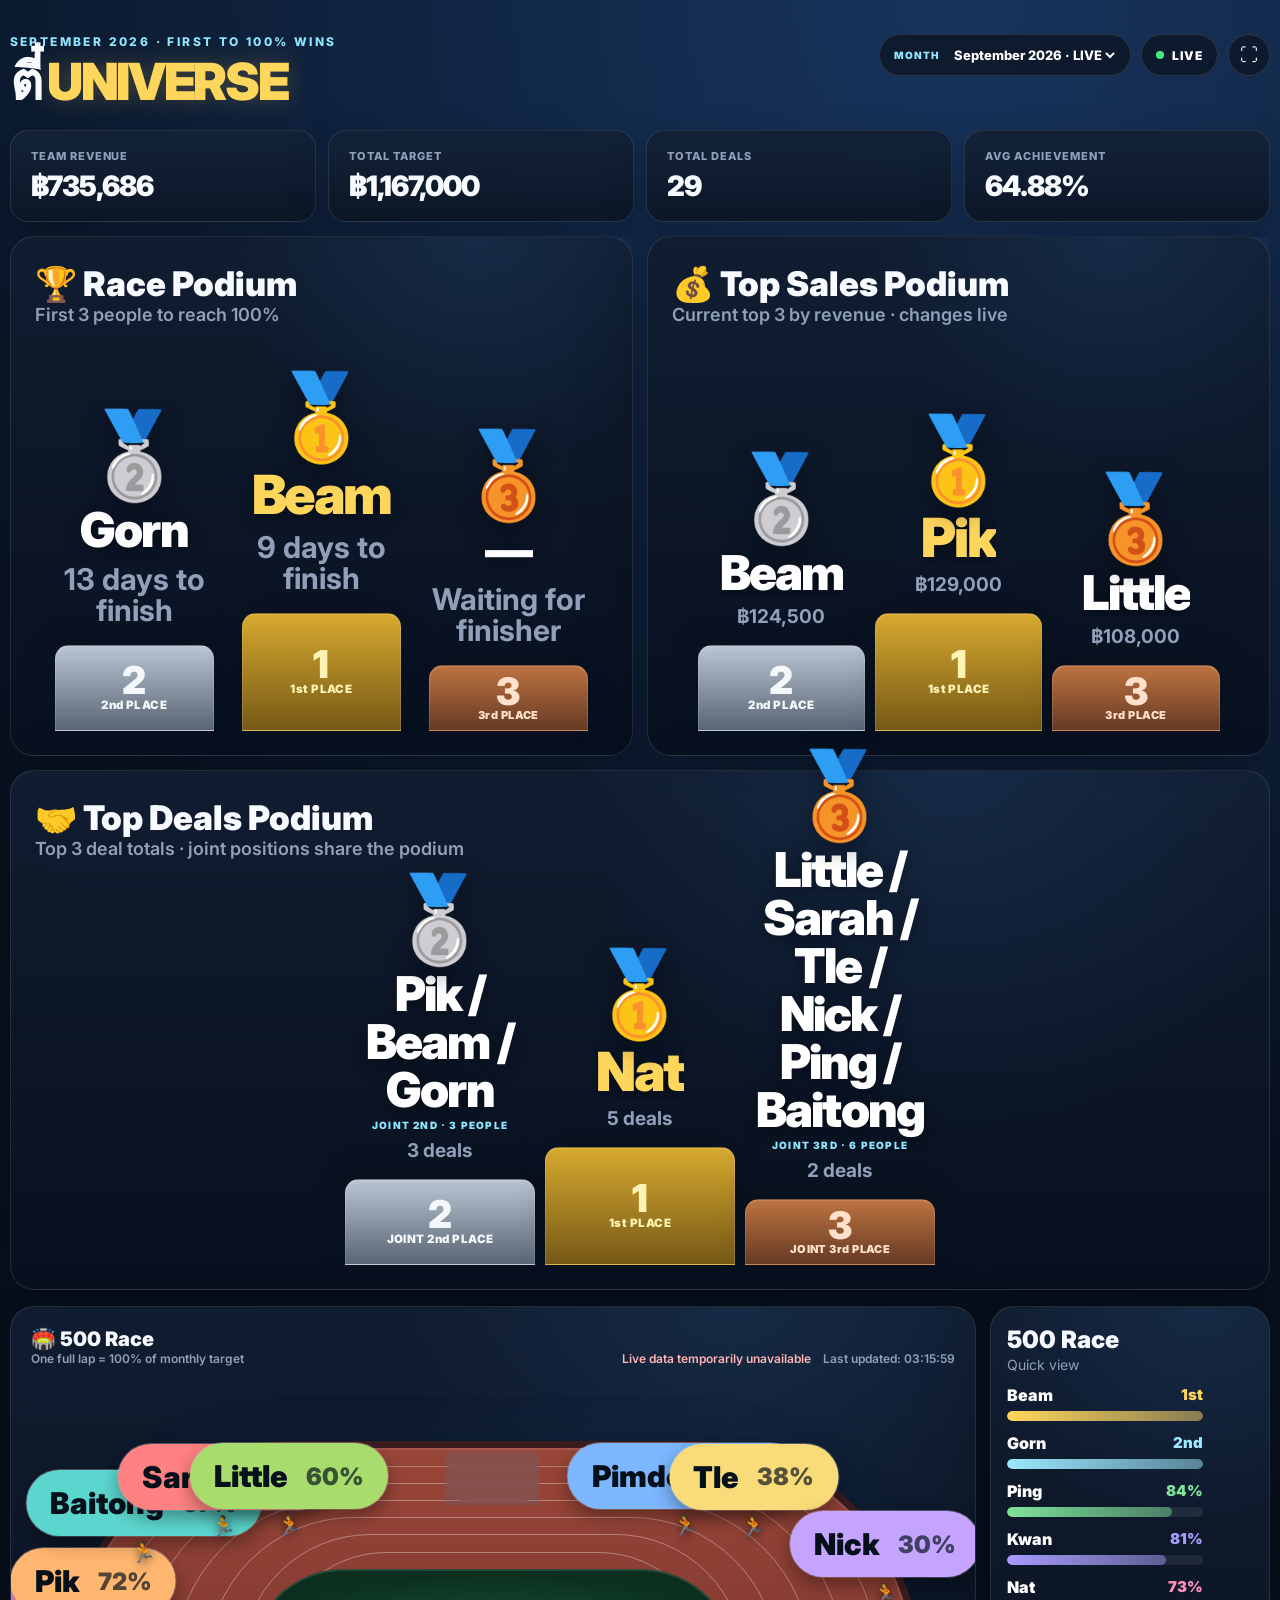
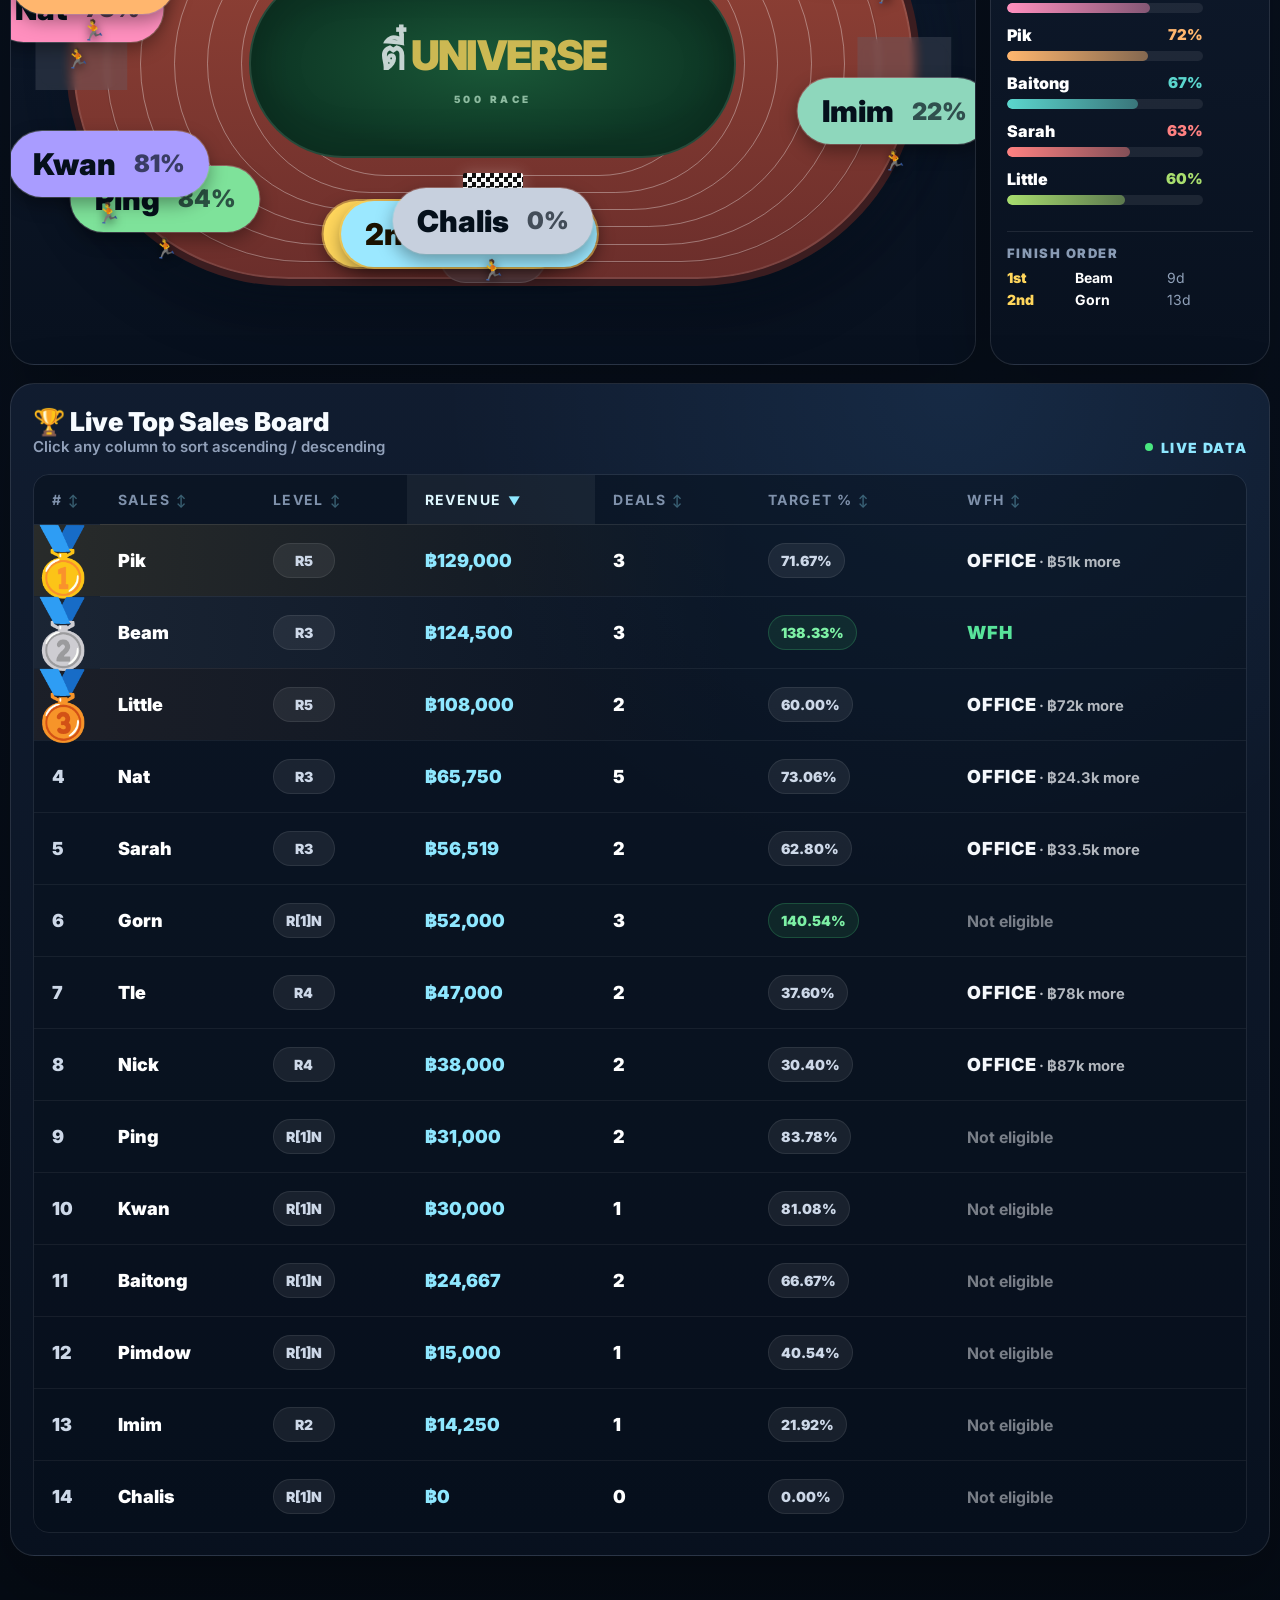
==== index.html @ ee32332b "Add automatic WFH status column" ====
<!doctype html>
<html lang="en">
<head>
  <meta charset="utf-8" />
  <meta name="viewport" content="width=device-width, initial-scale=1" />
  <title>ตี๋ UNIVERSE LEADERBOARD 888</title>
  <link rel="preconnect" href="https://fonts.googleapis.com">
  <link rel="preconnect" href="https://fonts.gstatic.com" crossorigin>
  <link href="https://fonts.googleapis.com/css2?family=Inter:wght@500;600;700;800;900&display=swap" rel="stylesheet">
  <link rel="stylesheet" href="style.css" />
  <style>
    /* Larger, easier-to-read 500 Race quick table */
    .mini-race-title { font-size:24px !important; }
    .mini-race-note { font-size:14px !important; }
    .mini-race-board {
      gap:12px !important;
      max-height:540px;
      overflow-y:auto;
      padding-right:8px;
    }

    /* Keep the 500 Race scrollers usable but visually blended into the panel. */
    .mini-race-card #miniRaceBoard {
      padding-right:40px !important;
      margin-right:10px !important;
      scrollbar-width:none !important;
      -ms-overflow-style:none;
    }
    .mini-race-card #miniRaceBoard::-webkit-scrollbar {
      width:0 !important;
      height:0 !important;
      background:transparent !important;
    }
    .mini-race-card #miniRaceBoard::-webkit-scrollbar-track,
    .mini-race-card #miniRaceBoard::-webkit-scrollbar-thumb {
      background:transparent !important;
      border:0 !important;
    }

    .mini-runner-top { margin-bottom:6px !important; }
    .mini-name { font-size:16px !important; }
    .mini-result { font-size:15px !important; }
    .mini-track { height:10px !important; }
    .finish-history-title { font-size:13px !important; }
    .finish-history-row {
      grid-template-columns:60px 1fr 44px !important;
      gap:8px !important;
      font-size:14px !important;
    }
    .finish-history {
      max-height:190px;
      overflow-y:auto;
      padding-right:34px !important;
      margin-right:8px;
      scrollbar-width:none !important;
      -ms-overflow-style:none !important;
    }
    .finish-history::-webkit-scrollbar {
      width:0 !important;
      height:0 !important;
      background:transparent !important;
    }
    .finish-history::-webkit-scrollbar-track,
    .finish-history::-webkit-scrollbar-thumb {
      background:transparent !important;
      border:0 !important;
    }

    /* Larger Live Top Sales Board */
    .sales-title { font-size:26px !important; }
    .sales-note { font-size:15px !important; }
    .sales-live { font-size:14px !important; }
    .sales-table th {
      padding:16px 18px !important;
      font-size:14px !important;
      cursor:pointer;
      user-select:none;
      transition:background .15s ease,color .15s ease;
      white-space:nowrap;
    }
    .sales-table th:hover,
    .sales-table th.sort-active {
      background:rgba(255,255,255,.055);
      color:#dff8ff;
    }
    .sales-table th .sort-arrow {
      display:inline-block;
      min-width:14px;
      margin-left:6px;
      color:#8ee7ff;
      font-size:.85em;
      opacity:.35;
    }
    .sales-table th.sort-active .sort-arrow { opacity:1; }
    .sales-table td {
      padding:18px 18px !important;
      font-size:18px !important;
    }
    .sales-rank { font-size:22px !important; }

    /* WFH eligibility is intentionally simple: green WFH, white OFFICE + gap to target. */
    .wfh-cell { white-space:nowrap; }
    .wfh-earned {
      color:#58e49a;
      font-weight:900;
      letter-spacing:.04em;
    }
    .wfh-office {
      color:#f4f7fb;
      font-weight:900;
      letter-spacing:.04em;
    }
    .wfh-more {
      color:rgba(244,247,251,.72);
      font-size:.82em;
      font-weight:700;
    }
    .wfh-na {
      color:rgba(244,247,251,.48);
      font-size:.88em;
      font-weight:700;
    }

    /* Make top-3 medals visually ~3x larger without changing row height. */
    .sales-row.top-1 .sales-rank,
    .sales-row.top-2 .sales-rank,
    .sales-row.top-3 .sales-rank {
      font-size:22px !important;
      line-height:1 !important;
      width:62px !important;
      min-width:62px !important;
      padding-top:18px !important;
      padding-bottom:18px !important;
      transform:scale(3);
      transform-origin:center;
      position:relative;
      z-index:3;
    }
    .sales-name { font-size:18px !important; }
    .sales-revenue { font-size:19px !important; }
    .sales-deals { font-size:18px !important; }
    .level-pill,.target-pill {
      min-width:62px !important;
      padding:8px 12px !important;
      font-size:14px !important;
    }

    /* Race Podium: much larger winner text and medal emojis. */
    .podium-card {
      overflow:visible !important;
      padding-top:26px !important;
    }
    .podium-card .section-title { font-size:34px !important; }
    .podium-card .section-note { font-size:18px !important; }
    .podium {
      height:430px !important;
      gap:28px !important;
      padding-top:70px !important;
      overflow:visible !important;
    }
    .podium-slot {
      position:relative;
      overflow:visible;
    }
    .podium-person {
      min-height:220px !important;
      margin-bottom:18px !important;
      position:relative;
      z-index:5;
      transform-origin:center bottom;
    }
    .podium-medal {
      font-size:84px !important;
      line-height:1 !important;
      filter:drop-shadow(0 8px 12px rgba(0,0,0,.36));
    }
    .podium-name {
      margin-top:10px !important;
      font-size:48px !important;
      line-height:1 !important;
      letter-spacing:-.04em;
      text-shadow:0 3px 16px rgba(0,0,0,.45);
    }
    .podium-slot.first .podium-name { font-size:54px !important; }
    .podium-days {
      margin-top:10px !important;
      font-size:30px !important;
      line-height:1.05 !important;
    }

    /* Keep place number + label fully inside every podium block. */
    .podium-card .podium-slot .podium-block {
      overflow:hidden !important;
      padding:6px 8px 7px !important;
      gap:2px !important;
      justify-content:center !important;
    }
    .podium-card .podium-slot .podium-block span {
      font-size:clamp(34px,3vw,52px) !important;
      line-height:.9 !important;
      flex:0 0 auto;
    }
    .podium-card .podium-slot .podium-block small {
      margin-top:0 !important;
      font-size:clamp(9px,.9vw,14px) !important;
      max-width:100%;
      white-space:nowrap;
      letter-spacing:.04em !important;
      line-height:1 !important;
      text-align:center;
      flex:0 0 auto;
    }
    .podium-card .podium-slot.third .podium-block span {
      font-size:38px !important;
    }
    .podium-card .podium-slot.third .podium-block small {
      font-size:11px !important;
    }

    /* Winners continuously celebrate without changing the podium layout. */
    .podium-slot.winner .podium-person {
      animation:podiumBounce 1.15s ease-in-out infinite;
    }
    .podium-slot.second.winner .podium-person { animation-delay:.16s; }
    .podium-slot.third.winner .podium-person { animation-delay:.32s; }

    @keyframes podiumBounce {
      0%,100% { transform:translateY(0) scale(1); }
      45% { transform:translateY(-22px) scale(1.035); }
      60% { transform:translateY(-16px) scale(1.02); }
    }

    .podium-slot.winner::before,
    .podium-slot.winner::after {
      position:absolute;
      z-index:4;
      top:28px;
      width:130px;
      text-align:center;
      font-size:32px;
      line-height:1.3;
      pointer-events:none;
      opacity:0;
      filter:drop-shadow(0 4px 8px rgba(0,0,0,.25));
      animation:podiumConfetti 1.7s ease-out infinite;
    }
    .podium-slot.winner::before {
      content:"🎉  ✨  🎊";
      left:-62px;
    }
    .podium-slot.winner::after {
      content:"🎊  ✨  🎉";
      right:-62px;
      animation-delay:.55s;
    }
    .podium-slot.second.winner::before,
    .podium-slot.second.winner::after { animation-delay:.25s; }
    .podium-slot.third.winner::before,
    .podium-slot.third.winner::after { animation-delay:.45s; }

    @keyframes podiumConfetti {
      0% { opacity:0; transform:translateY(18px) scale(.72) rotate(-8deg); }
      18% { opacity:1; }
      60% { opacity:.95; }
      100% { opacity:0; transform:translateY(-72px) scale(1.08) rotate(10deg); }
    }

    @media (max-width:900px) {
      .mini-race-title { font-size:20px !important; }
      .mini-name { font-size:14px !important; }
      .mini-result { font-size:13px !important; }
      .sales-title { font-size:22px !important; }
      .sales-table th { font-size:12px !important; padding:13px 14px !important; }
      .sales-table td { font-size:15px !important; padding:15px 14px !important; }
      .sales-name { font-size:16px !important; }
      .sales-revenue { font-size:17px !important; }
      .sales-deals { font-size:16px !important; }
      .level-pill,.target-pill { font-size:12px !important; padding:6px 9px !important; }
      .sales-row.top-1 .sales-rank,
      .sales-row.top-2 .sales-rank,
      .sales-row.top-3 .sales-rank {
        font-size:18px !important;
        width:54px !important;
        min-width:54px !important;
        transform:scale(2.4);
      }

      .podium { height:310px !important; gap:10px !important; padding-top:44px !important; }
      .podium-person { min-height:150px !important; margin-bottom:10px !important; }
      .podium-medal { font-size:52px !important; }
      .podium-name,
      .podium-slot.first .podium-name { font-size:26px !important; }
      .podium-days { font-size:16px !important; }
      .podium-card .podium-slot .podium-block {
        padding:4px 5px 5px !important;
        gap:1px !important;
      }
      .podium-card .podium-slot .podium-block span {
        font-size:34px !important;
      }
      .podium-card .podium-slot .podium-block small {
        font-size:9px !important;
        letter-spacing:.02em !important;
      }
      .podium-card .podium-slot.third .podium-block span {
        font-size:30px !important;
      }
      .podium-card .podium-slot.third .podium-block small {
        font-size:8px !important;
      }
      .podium-slot.winner::before,
      .podium-slot.winner::after { font-size:20px; width:76px; }
      .podium-slot.winner::before { left:-28px; }
      .podium-slot.winner::after { right:-28px; }
    }
  </style>
</head>
<body>
  <main class="app-shell">
    <header class="topbar">
      <section>
        <div id="monthEyebrow" class="eyebrow">CURRENT MONTH · FIRST TO 100% WINS</div>
        <h1>ตี๋ <span>UNIVERSE</span></h1>
      </section>
      <section class="top-actions">
        <div id="liveStatus" class="status-pill"><span class="live-dot"></span> LIVE</div>
        <button id="fullscreenBtn" class="icon-btn" aria-label="Fullscreen">⛶</button>
      </section>
    </header>

    <section id="kpiGrid" class="kpi-grid"></section>

    <section class="podium-card">
      <div class="section-heading">
        <div>
          <div class="section-title">🏆 Race Podium</div>
          <div class="section-note">First 3 people to reach 100%</div>
        </div>
      </div>
      <div id="podium" class="podium"></div>
    </section>

    <section class="race-layout">
      <section class="stadium-card">
        <div class="race-head">
          <div>
            <div class="race-title">🏟️ 500 Race</div>
            <div class="race-note">One full lap = 100% of monthly target</div>
          </div>
          <div class="updated-wrap">
            <span id="warning" class="warning hidden">Live data temporarily unavailable</span>
            <span id="lastUpdated">Last updated: —</span>
          </div>
        </div>

        <div class="stadium-stage">
          <div class="stadium-glow"></div>
          <div class="oval-track">
            <div class="lane lane-1"></div>
            <div class="lane lane-2"></div>
            <div class="lane lane-3"></div>
            <div class="lane lane-4"></div>
            <div class="lane lane-5"></div>
            <div class="infield">
              <div class="infield-logo">ตี๋ <span>UNIVERSE</span></div>
              <div class="infield-sub">500 RACE</div>
            </div>
            <div class="finish-line" aria-hidden="true"></div>
            <div class="checkpoint checkpoint-25">25%</div>
            <div class="checkpoint checkpoint-50">50%</div>
            <div class="checkpoint checkpoint-75">75%</div>
            <div class="checkpoint checkpoint-100">100%</div>
            <div id="stadiumRunners" class="stadium-runners"></div>
          </div>
        </div>
      </section>

      <aside class="mini-race-card">
        <div class="mini-race-head">
          <div>
            <div class="mini-race-title">500 Race</div>
            <div class="mini-race-note">Quick view</div>
          </div>
          <div class="mini-live"><span class="live-dot"></span></div>
        </div>
        <div id="miniRaceBoard" class="mini-race-board"></div>
        <div class="finish-history-wrap">
          <div class="finish-history-title">Finish Order</div>
          <div id="finishHistory" class="finish-history"></div>
        </div>
      </aside>
    </section>

    <section class="sales-card">
      <div class="sales-head">
        <div>
          <div class="sales-title">🏆 Live Top Sales Board</div>
          <div class="sales-note">Click any column to sort ascending / descending</div>
        </div>
        <div class="sales-live"><span class="live-dot"></span> LIVE DATA</div>
      </div>

      <div class="sales-table-wrap">
        <table class="sales-table">
          <thead>
            <tr>
              <th>#</th>
              <th>Sales</th>
              <th>Level</th>
              <th>Revenue</th>
              <th>Deals</th>
              <th>Target %</th>
              <th>WFH</th>
            </tr>
          </thead>
          <tbody id="salesBoard"></tbody>
        </table>
      </div>
    </section>
  </main>

  <div id="confettiLayer" class="confetti-layer" aria-hidden="true"></div>
  <script src="script.js"></script>
  <script>
    /* Mark only filled podium slots as winners so empty places don't celebrate. */
    const podiumNode = document.querySelector('#podium');
    const syncPodiumWinnerEffects = () => {
      document.querySelectorAll('.podium-slot').forEach(slot => {
        const name = slot.querySelector('.podium-name')?.textContent?.trim();
        slot.classList.toggle('winner', Boolean(name && name !== '—'));
      });
    };
    if (podiumNode) {
      new MutationObserver(syncPodiumWinnerEffects).observe(podiumNode,{childList:true,subtree:true,characterData:true});
      syncPodiumWinnerEffects();
    }

    /* Automatic 4-stage WFH status for the Live Top Sales Board. */
    (() => {
      const board=document.querySelector('#salesBoard');
      if(!board) return;

      const monthlyTargetByLevel={R3:90000,R4:125000,R5:180000};
      const monthMap={Jan:0,Feb:1,Mar:2,Apr:3,May:4,Jun:5,Jul:6,Aug:7,Sep:8,Oct:9,Nov:10,Dec:11};

      const bangkokNow=() => {
        const parts=new Intl.DateTimeFormat('en-CA',{timeZone:'Asia/Bangkok',year:'numeric',month:'2-digit',day:'2-digit'}).formatToParts(new Date());
        const get=t=>Number(parts.find(p=>p.type===t)?.value||0);
        return {year:get('year'),month:get('month')-1,day:get('day')};
      };

      const selectedMonth=() => {
        const tab=(typeof state!=='undefined' && (state.selectedMonth || state.lastGood?.sourceTab || state.currentMonthTab)) || '';
        const match=String(tab).match(/^TP([A-Z][a-z]{2})(\d{4})$/);
        if(match && Object.prototype.hasOwnProperty.call(monthMap,match[1])) return {year:Number(match[2]),month:monthMap[match[1]]};
        const now=bangkokNow();
        return {year:now.year,month:now.month};
      };

      const stageForMonth=() => {
        const now=bangkokNow();
        const selected=selectedMonth();
        const selectedKey=selected.year*12+selected.month;
        const nowKey=now.year*12+now.month;
        if(selectedKey<nowKey) return 4;
        if(selectedKey>nowKey) return 1;

        const first=new Date(Date.UTC(selected.year,selected.month,1));
        const firstDow=first.getUTCDay();
        let week1Start=1;
        if(firstDow===6) week1Start=3;
        else if(firstDow===0) week1Start=2;
        const startDow=new Date(Date.UTC(selected.year,selected.month,week1Start)).getUTCDay();
        const week1End=week1Start+(5-startDow);
        const week2Start=week1End+3;
        const week3Start=week2Start+7;
        const week4Start=week3Start+7;

        if(now.day<week2Start) return 1;
        if(now.day<week3Start) return 2;
        if(now.day<week4Start) return 3;
        return 4;
      };

      const moneyFromCell=cell => Number((cell?.textContent||'').replace(/[^0-9.-]/g,''))||0;
      const formatGap=value => {
        const n=Math.max(0,Math.ceil(value));
        if(n>=1000){
          const k=n/1000;
          return `฿${Number.isInteger(k)?k.toFixed(0):k.toFixed(1)}k`;
        }
        return `฿${new Intl.NumberFormat('en-US',{maximumFractionDigits:0}).format(n)}`;
      };

      const syncWFH=() => {
        const stage=stageForMonth();
        const factor=[0,.25,.5,.75,1][stage];
        [...board.querySelectorAll('tr')].forEach(row => {
          if(row.cells.length<6) return;
          let cell=row.cells[6];
          if(!cell){
            cell=row.insertCell(-1);
            cell.className='wfh-cell';
          }
          const level=(row.cells[2]?.textContent||'').trim().toUpperCase().replace(/\s+/g,'');
          const revenue=moneyFromCell(row.cells[3]);
          const monthlyTarget=monthlyTargetByLevel[level];

          if(!monthlyTarget){
            cell.dataset.sort='0';
            cell.innerHTML='<span class="wfh-na">Not eligible</span>';
            return;
          }

          const required=monthlyTarget*factor;
          const more=Math.max(0,required-revenue);
          if(more<=0){
            cell.dataset.sort='3000000000';
            cell.innerHTML='<span class="wfh-earned">WFH</span>';
          } else {
            cell.dataset.sort=String(2000000000-more);
            cell.innerHTML=`<span class="wfh-office">OFFICE</span><span class="wfh-more"> · ${formatGap(more)} more</span>`;
          }
        });
      };

      let syncing=false;
      new MutationObserver(() => {
        if(syncing) return;
        syncing=true;
        requestAnimationFrame(() => { syncWFH(); syncing=false; });
      }).observe(board,{childList:true});
      syncWFH();
      setInterval(syncWFH,60000);
    })();

    /* Click any Live Top Sales Board header to toggle ascending / descending. */
    (() => {
      const board = document.querySelector('#salesBoard');
      const headers = [...document.querySelectorAll('.sales-table thead th')];
      if (!board || !headers.length) return;

      const sortState = { column:3, direction:'desc' };
      const rankFromCell = cell => {
        const t=(cell?.textContent || '').trim();
        if(t.includes('🥇')) return 1;
        if(t.includes('🥈')) return 2;
        if(t.includes('🥉')) return 3;
        return Number(t.replace(/[^0-9.-]/g,'')) || 0;
      };
      const numericFromCell = cell => Number((cell?.textContent || '').replace(/[^0-9.-]/g,'')) || 0;
      const valueFor = (row,col) => {
        const cell=row.cells[col];
        if(col===0) return rankFromCell(cell);
        if(col===3 || col===4 || col===5) return numericFromCell(cell);
        if(col===6) return Number(cell?.dataset.sort || 0);
        return (cell?.textContent || '').trim().toLowerCase();
      };
      const compare = (a,b,col) => {
        const av=valueFor(a,col), bv=valueFor(b,col);
        if(typeof av==='number' && typeof bv==='number') return av-bv;
        return String(av).localeCompare(String(bv),undefined,{numeric:true,sensitivity:'base'});
      };
      const updateHeaders = () => {
        headers.forEach((th,i) => {
          let arrow=th.querySelector('.sort-arrow');
          if(!arrow){ arrow=document.createElement('span'); arrow.className='sort-arrow'; th.appendChild(arrow); }
          const active=i===sortState.column;
          th.classList.toggle('sort-active',active);
          th.setAttribute('aria-sort',active ? (sortState.direction==='asc'?'ascending':'descending') : 'none');
          arrow.textContent=active ? (sortState.direction==='asc'?'▲':'▼') : '↕';
        });
      };
      const applySort = () => {
        const rows=[...board.querySelectorAll('tr')];
        rows.sort((a,b) => {
          const result=compare(a,b,sortState.column);
          if(result!==0) return sortState.direction==='asc' ? result : -result;
          return String(valueFor(a,1)).localeCompare(String(valueFor(b,1)),undefined,{sensitivity:'base'});
        });
        rows.forEach(row=>board.appendChild(row));
        updateHeaders();
      };

      headers.forEach((th,index) => th.addEventListener('click',() => {
        if(sortState.column===index) sortState.direction=sortState.direction==='asc'?'desc':'asc';
        else {
          sortState.column=index;
          sortState.direction=(index===0 || index===3 || index===4 || index===5 || index===6)?'desc':'asc';
        }
        applySort();
      }));

      let sorting=false;
      new MutationObserver(() => {
        if(sorting) return;
        sorting=true;
        requestAnimationFrame(() => { applySort(); sorting=false; });
      }).observe(board,{childList:true});
      updateHeaders();
    })();
  </script>
</body>
</html>
---- style.css ----
:root {
  --bg: #08111f;
  --panel: #111d31;
  --panel-2: #0d1727;
  --line: rgba(255,255,255,.10);
  --muted: #91a0b9;
  --text: #f7fbff;
  --gold: #f5c453;
  --green: #43d17a;
}
* { box-sizing: border-box; }
html, body { margin:0; min-height:100%; background:radial-gradient(circle at 75% 0%, #17345d 0, #08111f 38%, #050b14 100%); color:var(--text); font-family:Inter,system-ui,sans-serif; }
body { min-height:100vh; overflow-x:hidden; }
body::before { content:""; position:fixed; inset:0; pointer-events:none; opacity:.15; background-image:linear-gradient(rgba(255,255,255,.03) 1px,transparent 1px),linear-gradient(90deg,rgba(255,255,255,.03) 1px,transparent 1px); background-size:36px 36px; mask-image:linear-gradient(to bottom,#000,transparent 85%); }
.app-shell { width:min(1900px,98.5vw); margin:0 auto; padding:34px 0 44px; }
.topbar { display:flex; align-items:flex-start; justify-content:space-between; gap:20px; margin-bottom:24px; }
.eyebrow { color:#8ee7ff; font-size:12px; font-weight:800; letter-spacing:.2em; margin-bottom:8px; }
h1 { margin:0; font-size:clamp(32px,4vw,64px); letter-spacing:-.045em; line-height:.95; font-weight:900; }
h1 span { color:#ffd65c; text-shadow:0 0 26px rgba(255,214,92,.24); }
.top-actions { display:flex; align-items:center; gap:10px; }
.status-pill,.icon-btn { background:rgba(13,23,39,.86); border:1px solid rgba(255,255,255,.12); color:#fff; border-radius:999px; height:42px; display:flex; align-items:center; justify-content:center; backdrop-filter:blur(8px); }
.status-pill { padding:0 14px; gap:8px; font-size:12px; font-weight:900; letter-spacing:.08em; }
.live-dot { width:8px; height:8px; border-radius:50%; background:#49e780; box-shadow:0 0 0 0 rgba(73,231,128,.5); animation:pulse 1.6s infinite; }
@keyframes pulse { 70% { box-shadow:0 0 0 9px rgba(73,231,128,0); } }
.icon-btn { width:42px; cursor:pointer; font-size:18px; }

.kpi-grid { display:grid; grid-template-columns:repeat(4,minmax(0,1fr)); gap:12px; margin-bottom:14px; }
.kpi { background:linear-gradient(180deg,rgba(20,34,56,.96),rgba(13,23,39,.96)); border:1px solid rgba(255,255,255,.10); border-radius:18px; padding:18px 20px; box-shadow:0 18px 44px rgba(0,0,0,.18); }
.kpi-label { color:var(--muted); text-transform:uppercase; letter-spacing:.09em; font-size:11px; font-weight:800; }
.kpi-value { margin-top:6px; font-size:clamp(22px,2.2vw,36px); font-weight:900; letter-spacing:-.04em; }

.podium-card,.stadium-card,.mini-race-card,.sales-card { position:relative; background:linear-gradient(180deg,rgba(17,29,49,.97),rgba(8,17,31,.98)); border:1px solid rgba(255,255,255,.11); border-radius:24px; box-shadow:0 26px 70px rgba(0,0,0,.28); overflow:hidden; }
.podium-card::before,.stadium-card::before,.mini-race-card::before,.sales-card::before { content:""; position:absolute; inset:0; pointer-events:none; background:radial-gradient(circle at 75% 0,rgba(73,164,255,.10),transparent 34%); }
.section-heading,.race-head,.sales-head { display:flex; justify-content:space-between; gap:16px; align-items:flex-end; position:relative; z-index:2; }
.section-title,.race-title,.sales-title { font-size:20px; font-weight:900; }
.section-note,.race-note,.sales-note,.updated-wrap { color:var(--muted); font-size:12px; font-weight:600; }
.warning { color:#ffb4b4; }
.hidden { display:none; }

.podium-card { padding:20px 24px 0; margin-bottom:16px; }
.podium { height:220px; display:flex; align-items:flex-end; justify-content:center; gap:18px; position:relative; z-index:2; padding:8px 20px 0; }
.podium-slot { width:min(210px,27vw); display:flex; flex-direction:column; justify-content:flex-end; align-items:center; }
.podium-person { text-align:center; margin-bottom:9px; min-height:74px; display:flex; flex-direction:column; align-items:center; justify-content:flex-end; }
.podium-medal { font-size:28px; line-height:1; }
.podium-name { margin-top:5px; font-weight:900; font-size:17px; color:#fff; }
.podium-days { margin-top:3px; color:#91a0b9; font-size:11px; font-weight:700; }
.podium-block { width:100%; border-radius:14px 14px 0 0; display:flex; flex-direction:column; justify-content:center; align-items:center; border:1px solid rgba(255,255,255,.14); box-shadow:inset 0 1px 0 rgba(255,255,255,.13),0 -12px 30px rgba(0,0,0,.15); }
.podium-block span { font-size:36px; font-weight:900; line-height:1; }
.podium-block small { margin-top:4px; font-size:9px; font-weight:900; letter-spacing:.12em; }
.podium-slot.first .podium-block { height:118px; background:linear-gradient(180deg,#d7a92f,#765916); color:#fff2b5; }
.podium-slot.second .podium-block { height:86px; background:linear-gradient(180deg,#b9c5d3,#596574); color:#f5f8fb; }
.podium-slot.third .podium-block { height:66px; background:linear-gradient(180deg,#bd7341,#663a24); color:#ffe0ca; }
.podium-slot.first .podium-name { color:#ffd65c; font-size:20px; }

.race-layout { display:grid; grid-template-columns:minmax(0,3.1fr) minmax(250px,.9fr); gap:14px; align-items:stretch; }
.stadium-card { padding:20px 20px 24px; min-width:0; }
.race-head { margin-bottom:14px; }
.updated-wrap { display:flex; align-items:center; gap:12px; }
.stadium-stage { position:relative; min-height:560px; display:flex; align-items:center; justify-content:center; padding:10px 8px 2px; }
.stadium-glow { position:absolute; inset:4% 3%; border-radius:999px; background:radial-gradient(ellipse at center,rgba(65,153,255,.12),transparent 64%); filter:blur(8px); }

/* Standard athletics-track silhouette: long straights + semicircular ends. */
.oval-track { width:94%; aspect-ratio:1.92/1; position:relative; border-radius:999px; background:linear-gradient(180deg,#9a4638,#6b2e2b); border:7px solid #3b1d20; box-shadow:0 20px 60px rgba(0,0,0,.42),inset 0 0 0 2px rgba(255,255,255,.10),0 0 55px rgba(49,141,255,.08); overflow:visible; }
.oval-track::before { content:""; position:absolute; inset:4%; border-radius:999px; border:1px solid rgba(255,255,255,.32); box-shadow:0 0 0 1px rgba(0,0,0,.08); }
.lane { position:absolute; border-radius:999px; border:1px solid rgba(255,255,255,.35); pointer-events:none; }
.lane-1 { inset:8%; }
.lane-2 { inset:12%; }
.lane-3 { inset:16%; }
.lane-4 { inset:20%; }
.lane-5 { inset:24%; }
.infield { position:absolute; inset:28% 21%; border-radius:999px; background:radial-gradient(ellipse at center,#1a5938,#0d3524 70%); border:2px solid rgba(255,255,255,.10); box-shadow:inset 0 0 45px rgba(0,0,0,.25); display:flex; flex-direction:column; align-items:center; justify-content:center; text-align:center; }
.infield-logo { font-size:clamp(23px,3.2vw,50px); font-weight:900; letter-spacing:-.04em; opacity:.78; }
.infield-logo span { color:#ffd65c; }
.infield-sub { margin-top:5px; font-size:10px; letter-spacing:.35em; font-weight:900; color:#8dbba0; }
.finish-line { position:absolute; left:50%; bottom:6.5%; width:15px; height:18%; transform:translateX(-50%); border-radius:2px; background:conic-gradient(#fff 25%,#111 0 50%,#fff 0 75%,#111 0) 0 0 / 9px 9px; box-shadow:0 0 15px rgba(255,255,255,.22); z-index:4; }
.checkpoint { position:absolute; z-index:3; font-size:10px; font-weight:900; color:#b9c9df; background:#07101dce; border:1px solid rgba(255,255,255,.12); padding:4px 7px; border-radius:999px; }
.checkpoint-25 { left:1%; top:50%; transform:translate(-50%,-50%); }
.checkpoint-50 { left:50%; top:7%; transform:translate(-50%,-50%); }
.checkpoint-75 { right:1%; top:50%; transform:translate(50%,-50%); }
.checkpoint-100 { left:50%; bottom:5%; transform:translate(-50%,50%); color:#ffd65c; }
.stadium-runners { position:absolute; inset:0; z-index:8; pointer-events:none; }
.stadium-runner { position:absolute; transform:translate(calc(-50% + var(--offset)), -50%); display:flex; align-items:center; gap:5px; transition:left 1s cubic-bezier(.18,.8,.22,1),top 1s cubic-bezier(.18,.8,.22,1); }
.stadium-runner-icon { font-size:20px; filter:drop-shadow(0 3px 5px rgba(0,0,0,.65)); }
.stadium-nameplate { display:flex; align-items:center; gap:18px; background:var(--runner); color:#05101b; border-radius:999px; padding:15px 24px; box-shadow:0 7px 18px rgba(0,0,0,.36),0 0 0 1px rgba(255,255,255,.28); white-space:nowrap; }
.stadium-nameplate strong { font-size:30px; font-weight:900; }
.stadium-nameplate span { font-size:24px; font-weight:900; opacity:.68; }
.stadium-runner.finished .stadium-nameplate { color:#1a1200; box-shadow:0 0 0 2px rgba(255,214,92,.55),0 7px 18px rgba(0,0,0,.42); }
.stadium-runner.finished .stadium-runner-icon { display:none; }

.mini-race-card { padding:18px 16px; min-width:0; }
.mini-race-head { display:flex; align-items:flex-start; justify-content:space-between; position:relative; z-index:2; margin-bottom:12px; }
.mini-race-title { font-weight:900; font-size:17px; }
.mini-race-note { margin-top:2px; font-size:10px; color:var(--muted); }
.mini-live { padding-top:3px; }
.mini-race-board { position:relative; z-index:2; display:flex; flex-direction:column; gap:8px; }
.mini-runner-top { display:flex; align-items:center; justify-content:space-between; gap:8px; margin-bottom:3px; }
.mini-name { color:#fff; font-size:10px; font-weight:900; overflow:hidden; white-space:nowrap; text-overflow:ellipsis; }
.mini-result { color:var(--runner); font-size:9px; font-weight:900; }
.mini-track { height:6px; border-radius:999px; background:rgba(255,255,255,.08); overflow:hidden; }
.mini-progress { height:100%; border-radius:inherit; background:linear-gradient(90deg,var(--runner),color-mix(in srgb,var(--runner) 45%,transparent)); }
.finish-history-wrap { position:relative; z-index:2; margin-top:16px; padding-top:13px; border-top:1px solid rgba(255,255,255,.09); }
.finish-history-title { color:#899bb4; font-size:9px; font-weight:900; text-transform:uppercase; letter-spacing:.12em; margin-bottom:8px; }
.finish-history { display:flex; flex-direction:column; gap:5px; }
.finish-history-row { display:grid; grid-template-columns:42px 1fr 32px; gap:6px; align-items:center; font-size:9px; color:#8fa0b8; }
.finish-history-row strong { color:#fff; overflow:hidden; white-space:nowrap; text-overflow:ellipsis; }
.finish-place { color:#ffd65c; font-weight:900; }
.finish-empty { color:#71839c; font-size:9px; }

.sales-card { margin-top:18px; padding:22px; }
.sales-head { margin-bottom:18px; }
.sales-live { display:flex; align-items:center; gap:8px; color:#8ee7ff; font-size:11px; font-weight:900; letter-spacing:.1em; }
.sales-table-wrap { position:relative; z-index:2; overflow-x:auto; border-radius:16px; border:1px solid rgba(255,255,255,.08); }
.sales-table { width:100%; border-collapse:collapse; min-width:760px; background:rgba(6,14,25,.45); }
.sales-table th { text-align:left; padding:12px 16px; color:#7f91ab; font-size:10px; text-transform:uppercase; letter-spacing:.1em; border-bottom:1px solid rgba(255,255,255,.09); }
.sales-table td { padding:14px 16px; border-bottom:1px solid rgba(255,255,255,.06); font-size:13px; color:#cdd8e8; }
.sales-row:last-child td { border-bottom:0; }
.sales-row { transition:background .2s ease,transform .2s ease; }
.sales-row:hover { background:rgba(255,255,255,.035); }
.sales-row.top-1 { background:linear-gradient(90deg,rgba(245,196,83,.13),transparent 58%); }
.sales-row.top-2 { background:linear-gradient(90deg,rgba(198,210,225,.09),transparent 58%); }
.sales-row.top-3 { background:linear-gradient(90deg,rgba(208,142,89,.09),transparent 58%); }
.sales-rank { width:62px; font-size:18px !important; font-weight:900; }
.sales-name { color:#fff; font-weight:900; font-size:14px; }
.sales-revenue { color:#8ee7ff !important; font-size:15px !important; font-weight:900; }
.sales-deals { color:#fff !important; font-weight:900; }
.level-pill,.target-pill { display:inline-flex; align-items:center; justify-content:center; min-width:48px; padding:5px 8px; border-radius:999px; font-size:10px; font-weight:900; background:rgba(255,255,255,.07); border:1px solid rgba(255,255,255,.08); }
.target-pill.hit { color:#7df0a5; background:rgba(67,209,122,.10); border-color:rgba(67,209,122,.24); }

.confetti-layer { position:fixed; inset:0; pointer-events:none; overflow:hidden; z-index:99; }
.confetti { position:absolute; top:-12px; width:8px; height:14px; opacity:.95; animation:fall 1.9s linear forwards; }
@keyframes fall { to { transform:translate(var(--drift),110vh) rotate(680deg); opacity:.9; } }

@media (max-width:1100px) {
  .race-layout { grid-template-columns:1fr; }
  .mini-race-card { padding:16px; }
  .mini-race-board { display:grid; grid-template-columns:repeat(2,minmax(0,1fr)); gap:9px 18px; }
  .finish-history { display:grid; grid-template-columns:repeat(2,minmax(0,1fr)); }
}
@media (max-width:900px) {
  .app-shell { width:96vw; padding-top:18px; }
  .kpi-grid { grid-template-columns:repeat(2,1fr); }
  .podium-card { padding-left:12px; padding-right:12px; }
  .podium { gap:8px; padding-left:0; padding-right:0; height:190px; }
  .podium-slot { width:30%; }
  .podium-name { font-size:13px; }
  .podium-days { font-size:9px; }
  .podium-slot.first .podium-name { font-size:15px; }
  .podium-block span { font-size:28px; }
  .stadium-stage { min-height:400px; }
  .oval-track { width:100%; }
  .stadium-nameplate { padding:8px 12px; gap:8px; }
  .stadium-nameplate strong { font-size:16px; }
  .stadium-nameplate span { font-size:12px; }
  .stadium-runner-icon { font-size:16px; }
  .sales-card { padding:16px; }
}
@media (max-width:620px) {
  .topbar { align-items:center; }
  .status-pill { display:none; }
  .stadium-stage { min-height:310px; padding-left:0; padding-right:0; }
  .checkpoint { font-size:8px; padding:3px 5px; }
  .mini-race-board { grid-template-columns:1fr; }
  .finish-history { grid-template-columns:1fr; }
}

/* Keep all three podiums visually consistent: same medal size, bounce + confetti, and lifted off the bottom edge. */
body .podium-grid .podium-card .podium {
  padding-bottom:24px !important;
}

body .podium-grid .sales-podium-card .podium-medal,
body .podium-grid .deal-podium-card .podium-medal {
  font-size:84px !important;
  line-height:1 !important;
  filter:drop-shadow(0 8px 12px rgba(0,0,0,.36));
}

body .podium-grid .sales-podium-card .podium-slot .podium-person,
body .podium-grid .deal-podium-card .podium-slot .podium-person,
body .podium-grid .sales-podium-card .podium-slot.winner .podium-person,
body .podium-grid .deal-podium-card .podium-slot.winner .podium-person {
  animation:podiumBounce 1.15s ease-in-out infinite !important;
  transform-origin:center bottom;
}
body .podium-grid .sales-podium-card .podium-slot.second .podium-person,
body .podium-grid .deal-podium-card .podium-slot.second .podium-person { animation-delay:.16s !important; }
body .podium-grid .sales-podium-card .podium-slot.third .podium-person,
body .podium-grid .deal-podium-card .podium-slot.third .podium-person { animation-delay:.32s !important; }

body .podium-grid .sales-podium-card .podium-slot::before,
body .podium-grid .sales-podium-card .podium-slot::after,
body .podium-grid .deal-podium-card .podium-slot::before,
body .podium-grid .deal-podium-card .podium-slot::after,
body .podium-grid .sales-podium-card .podium-slot.winner::before,
body .podium-grid .sales-podium-card .podium-slot.winner::after,
body .podium-grid .deal-podium-card .podium-slot.winner::before,
body .podium-grid .deal-podium-card .podium-slot.winner::after {
  display:block !important;
  position:absolute;
  z-index:4;
  top:28px;
  width:130px;
  text-align:center;
  font-size:32px;
  line-height:1.3;
  pointer-events:none;
  opacity:0;
  filter:drop-shadow(0 4px 8px rgba(0,0,0,.25));
  animation:podiumConfetti 1.7s ease-out infinite !important;
}
body .podium-grid .sales-podium-card .podium-slot::before,
body .podium-grid .deal-podium-card .podium-slot::before,
body .podium-grid .sales-podium-card .podium-slot.winner::before,
body .podium-grid .deal-podium-card .podium-slot.winner::before {
  content:"🎉  ✨  🎊" !important;
  left:-62px;
}
body .podium-grid .sales-podium-card .podium-slot::after,
body .podium-grid .deal-podium-card .podium-slot::after,
body .podium-grid .sales-podium-card .podium-slot.winner::after,
body .podium-grid .deal-podium-card .podium-slot.winner::after {
  content:"🎊  ✨  🎉" !important;
  right:-62px;
  animation-delay:.55s !important;
}
body .podium-grid .sales-podium-card .podium-slot.second::before,
body .podium-grid .sales-podium-card .podium-slot.second::after,
body .podium-grid .deal-podium-card .podium-slot.second::before,
body .podium-grid .deal-podium-card .podium-slot.second::after { animation-delay:.25s !important; }
body .podium-grid .sales-podium-card .podium-slot.third::before,
body .podium-grid .sales-podium-card .podium-slot.third::after,
body .podium-grid .deal-podium-card .podium-slot.third::before,
body .podium-grid .deal-podium-card .podium-slot.third::after { animation-delay:.45s !important; }

/* Match Top Sales + Top Deals winner name size to the Race Podium. */
body .podium-grid .sales-podium-card .podium-name,
body .podium-grid .deal-podium-card .podium-name {
  font-size:48px !important;
  line-height:1 !important;
  letter-spacing:-.04em !important;
}
body .podium-grid .sales-podium-card .podium-slot.first .podium-name,
body .podium-grid .deal-podium-card .podium-slot.first .podium-name {
  font-size:54px !important;
}

@media (max-width:900px) {
  body .podium-grid .podium-card .podium { padding-bottom:14px !important; }
  body .podium-grid .sales-podium-card .podium-medal,
  body .podium-grid .deal-podium-card .podium-medal { font-size:52px !important; }
  body .podium-grid .sales-podium-card .podium-name,
  body .podium-grid .sales-podium-card .podium-slot.first .podium-name,
  body .podium-grid .deal-podium-card .podium-name,
  body .podium-grid .deal-podium-card .podium-slot.first .podium-name { font-size:26px !important; }
  body .podium-grid .sales-podium-card .podium-slot::before,
  body .podium-grid .sales-podium-card .podium-slot::after,
  body .podium-grid .deal-podium-card .podium-slot::before,
  body .podium-grid .deal-podium-card .podium-slot::after { font-size:20px !important; width:76px !important; }
  body .podium-grid .sales-podium-card .podium-slot::before,
  body .podium-grid .deal-podium-card .podium-slot::before { left:-28px !important; }
  body .podium-grid .sales-podium-card .podium-slot::after,
  body .podium-grid .deal-podium-card .podium-slot::after { right:-28px !important; }
}
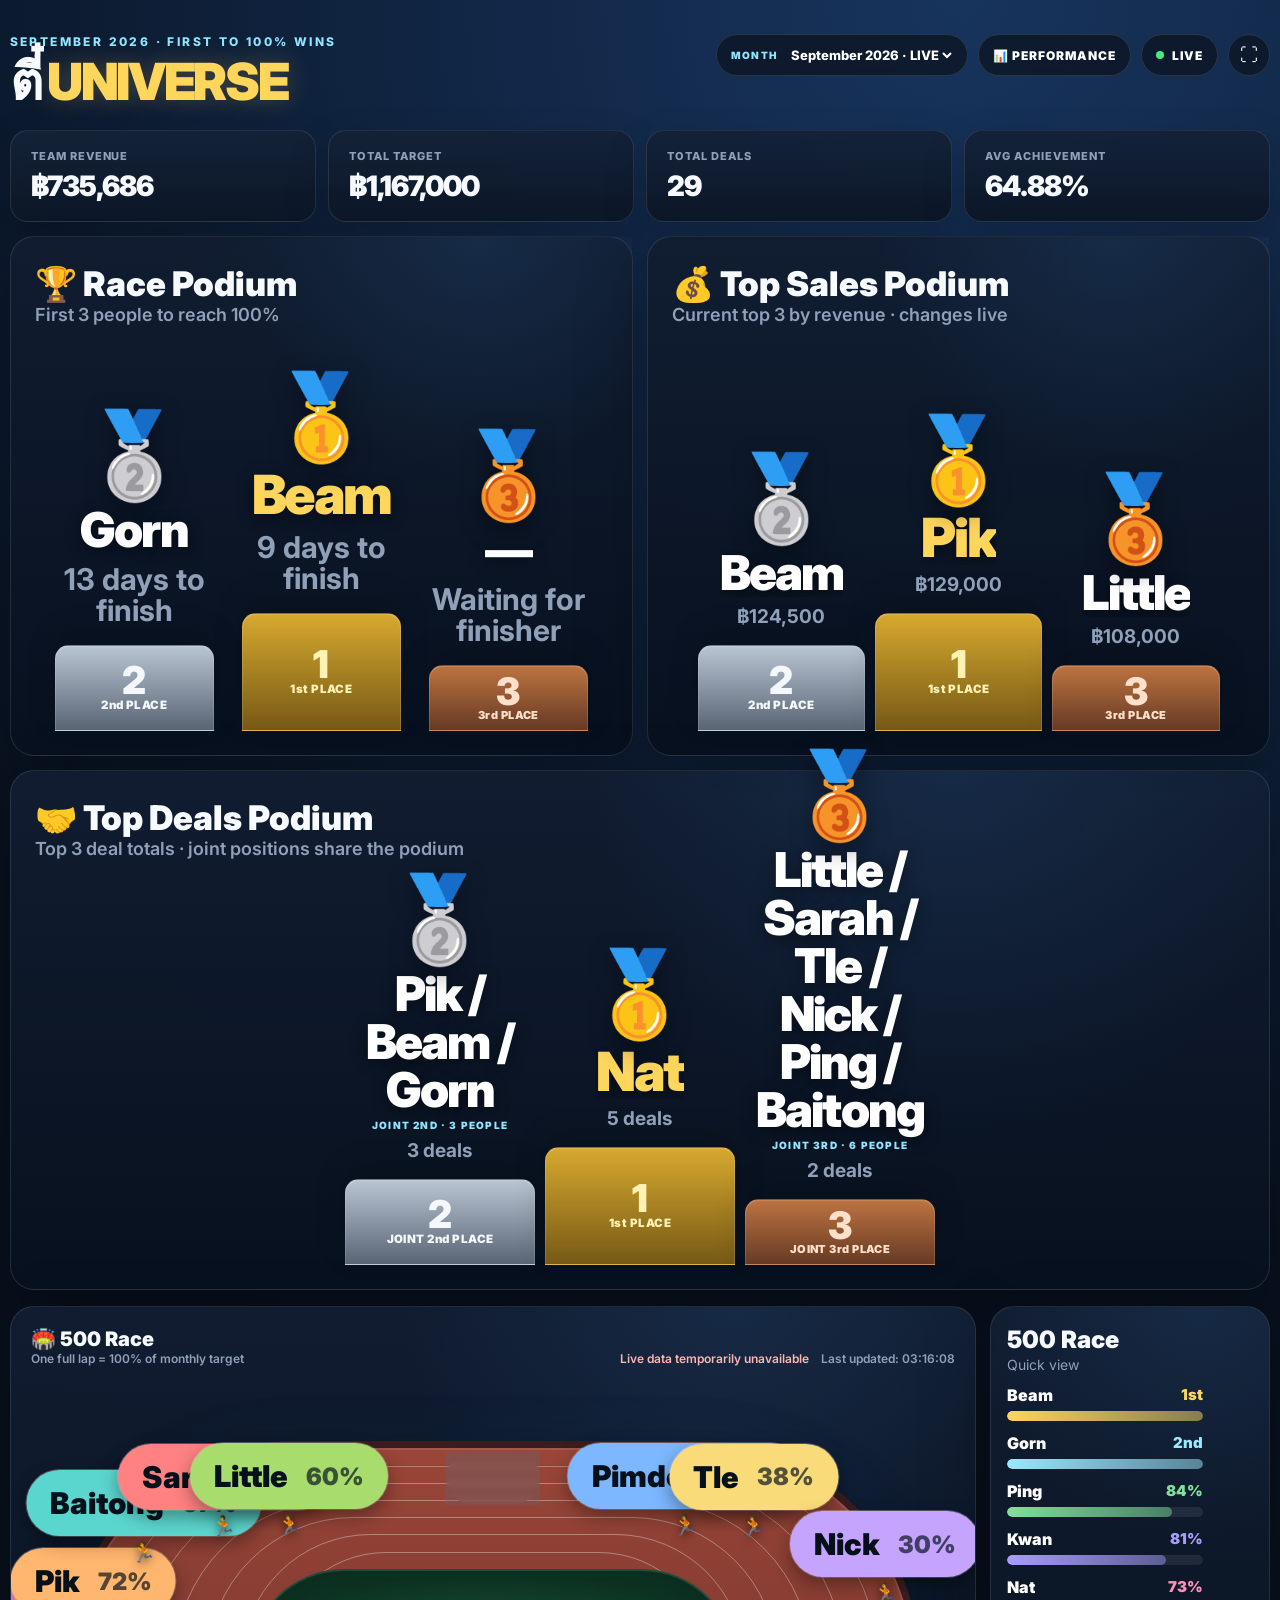
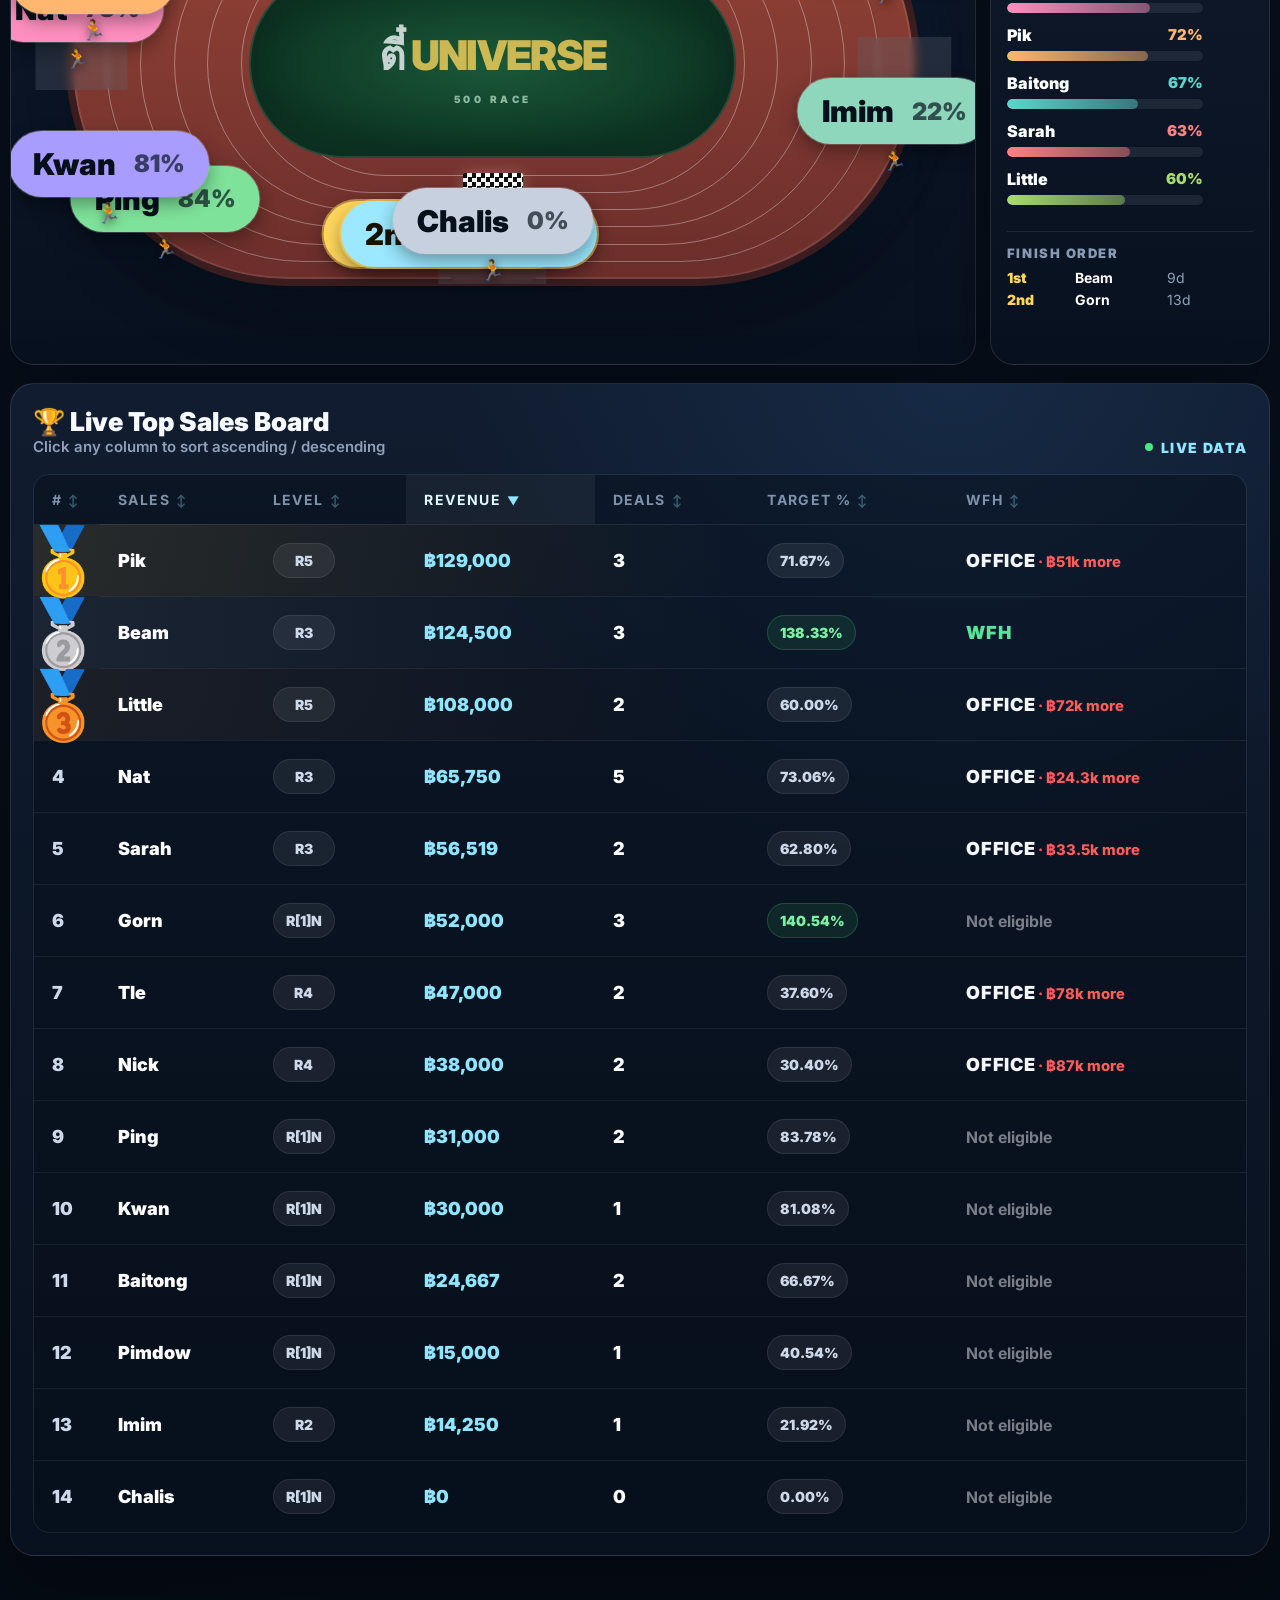
==== commit da23f751: "Add Performance dashboard link to leaderboard" ====
--- a/index.html
+++ b/index.html
@@ -98,7 +98,7 @@
     }
     .sales-rank { font-size:22px !important; }
 
-    /* WFH eligibility is intentionally simple: green WFH, white OFFICE + gap to target. */
+    /* WFH eligibility is intentionally simple: green WFH, white OFFICE + red gap to target. */
     .wfh-cell { white-space:nowrap; }
     .wfh-earned {
       color:#58e49a;
@@ -111,9 +111,9 @@
       letter-spacing:.04em;
     }
     .wfh-more {
-      color:rgba(244,247,251,.72);
+      color:#ff5c5c;
       font-size:.82em;
-      font-weight:700;
+      font-weight:800;
     }
     .wfh-na {
       color:rgba(244,247,251,.48);
@@ -323,6 +323,7 @@
         <h1>ตี๋ <span>UNIVERSE</span></h1>
       </section>
       <section class="top-actions">
+        <a href="/pc-dashboard" class="status-pill" style="text-decoration:none;">📊 PERFORMANCE</a>
         <div id="liveStatus" class="status-pill"><span class="live-dot"></span> LIVE</div>
         <button id="fullscreenBtn" class="icon-btn" aria-label="Fullscreen">⛶</button>
       </section>
--- a/style.css
+++ b/style.css
@@ -261,3 +261,6 @@
   body .podium-grid .sales-podium-card .podium-slot::after,
   body .podium-grid .deal-podium-card .podium-slot::after { right:-28px !important; }
 }
+
+/* WFH gap amount */
+.wfh-more { color:#ff5c5c !important; }
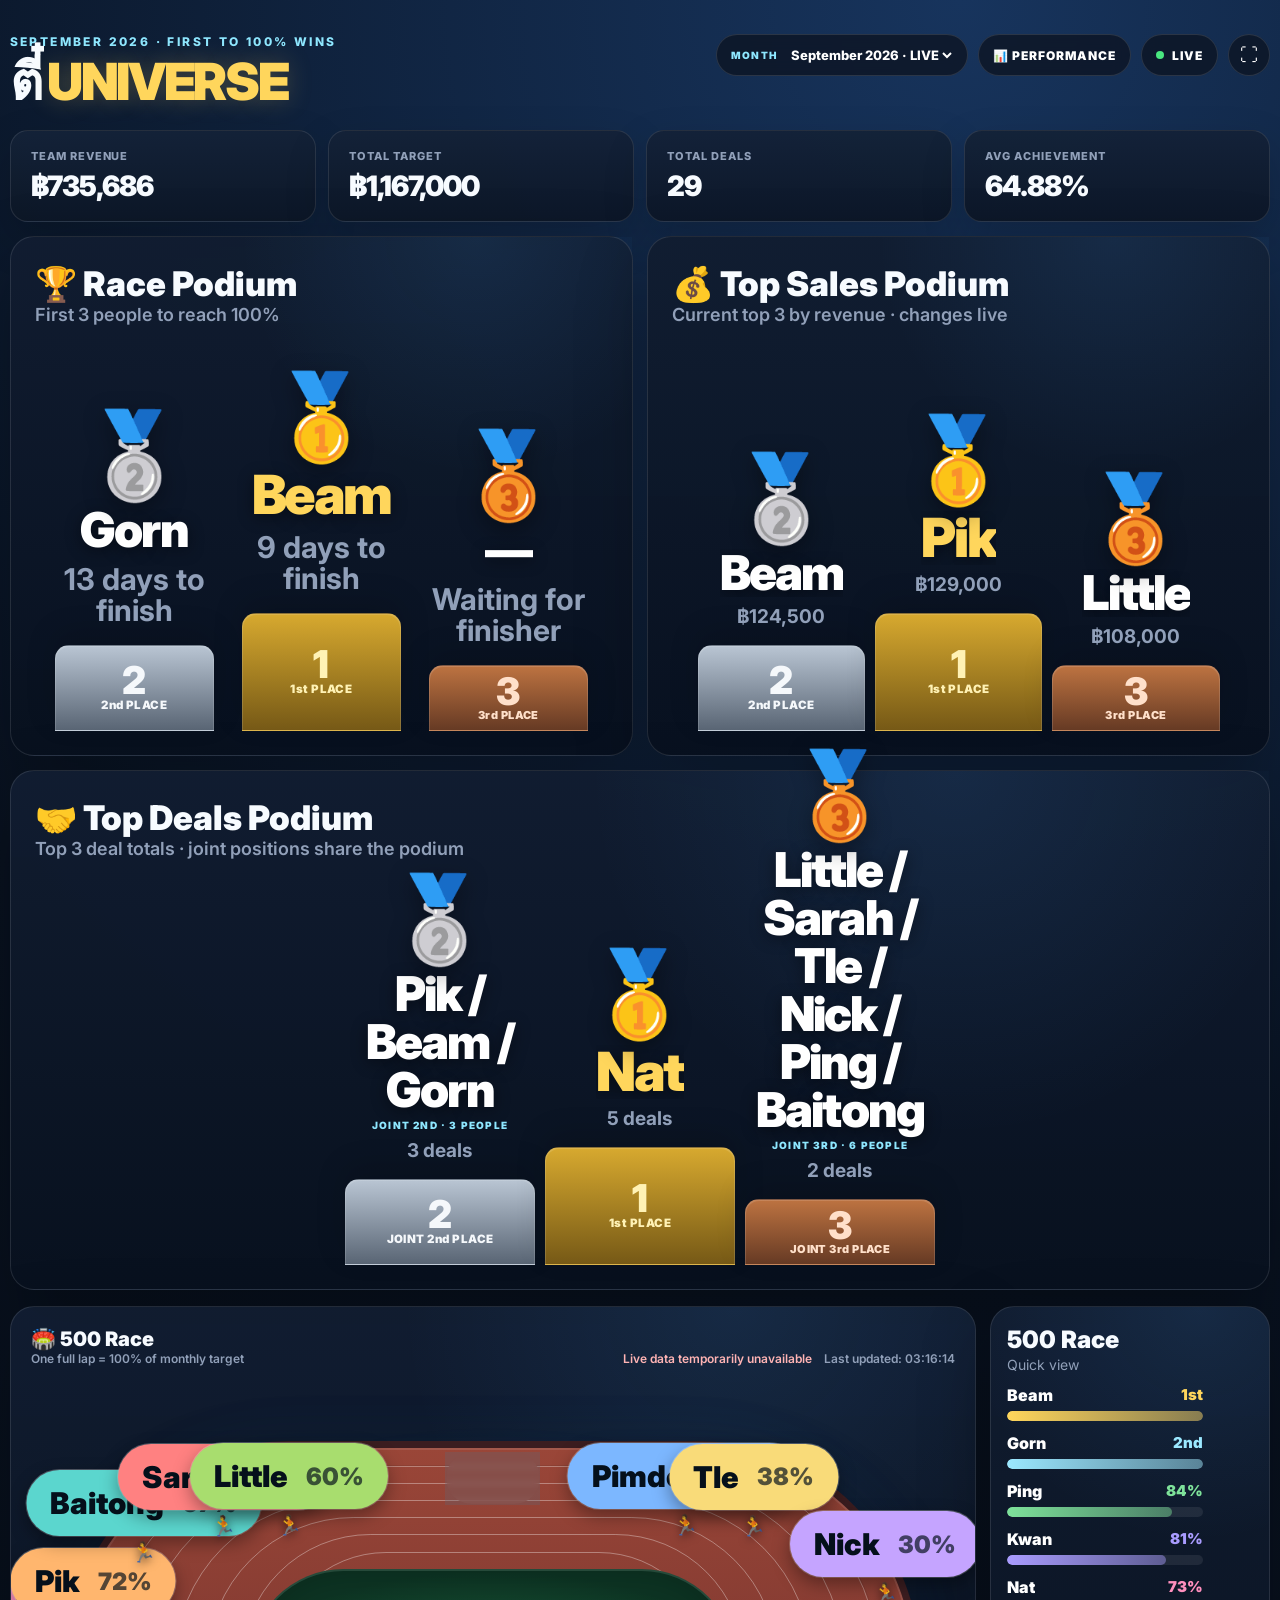
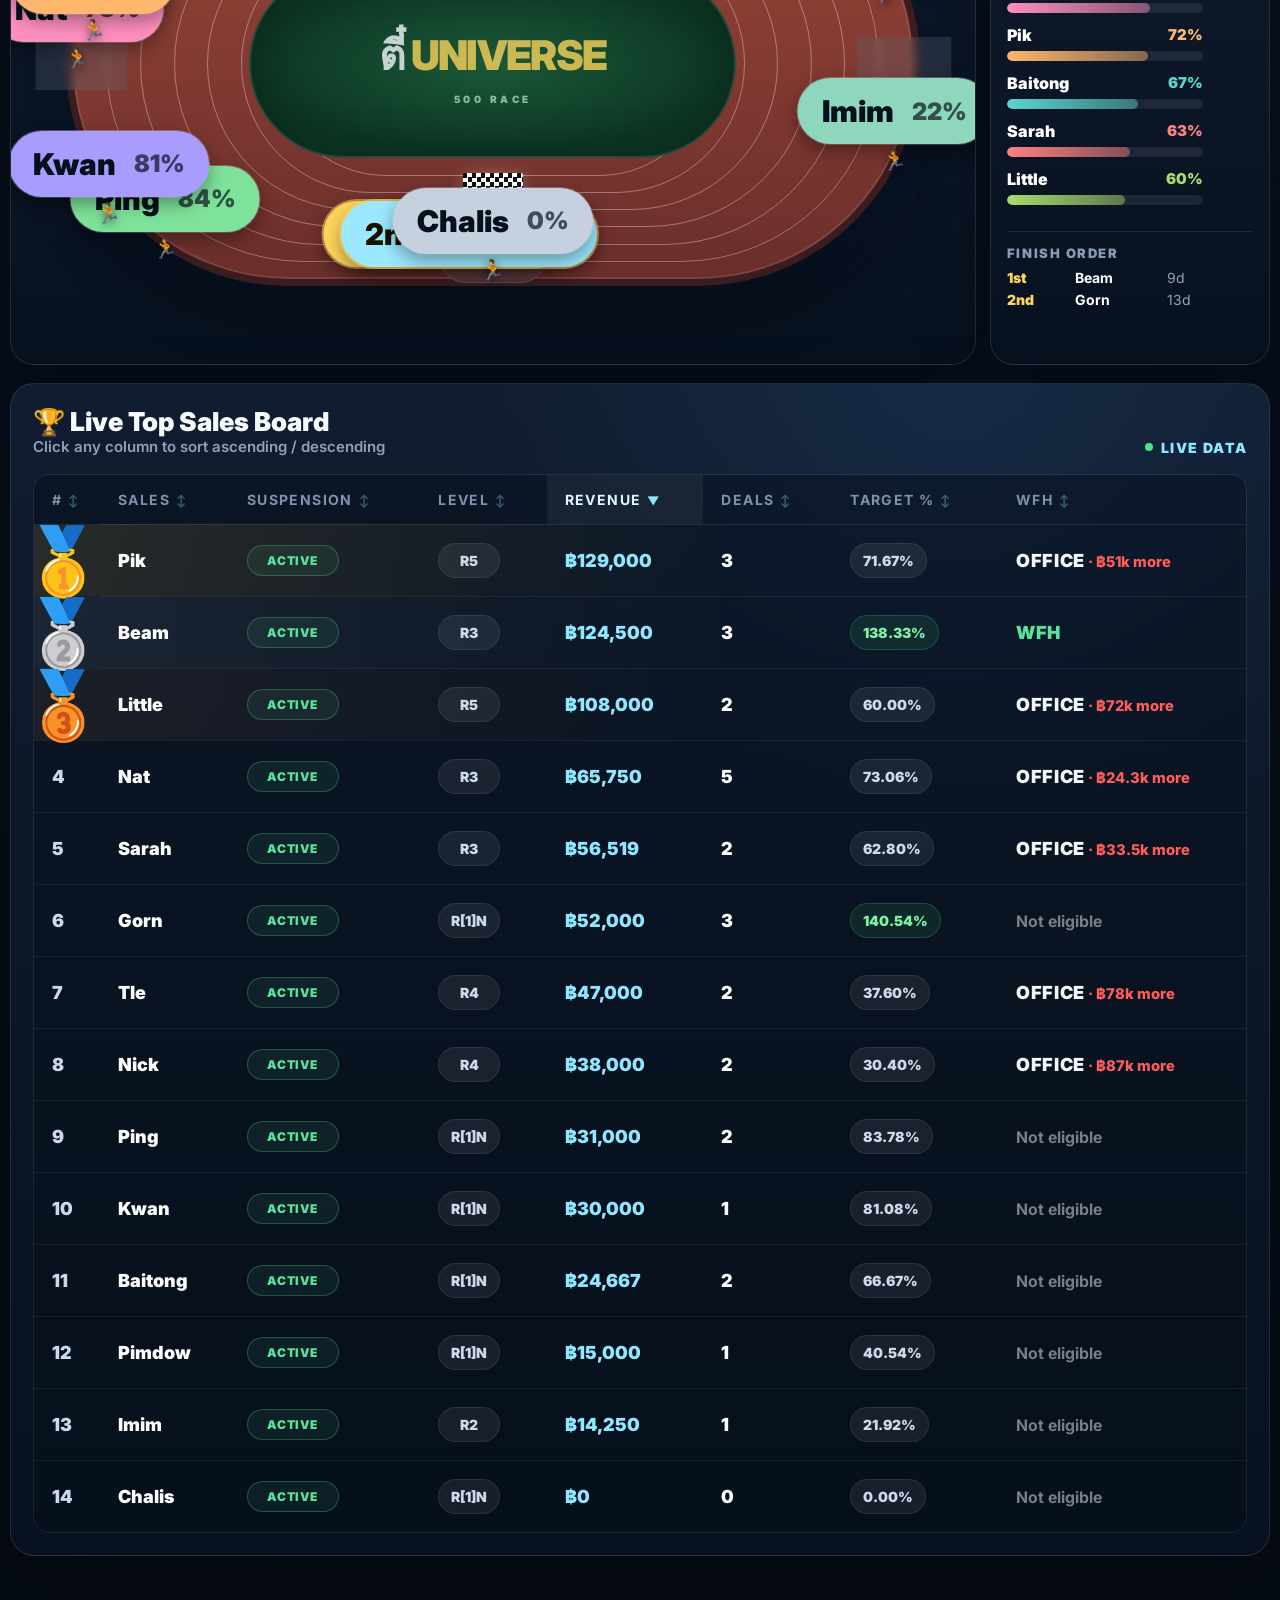
==== commit 3151fcaf: "Show suspension status next to sales names" ====
--- a/index.html
+++ b/index.html
@@ -98,6 +98,30 @@
     }
     .sales-rank { font-size:22px !important; }
 
+    .suspension-cell { white-space:nowrap; }
+    .suspension-pill {
+      display:inline-flex;
+      align-items:center;
+      justify-content:center;
+      min-width:92px;
+      padding:7px 11px;
+      border-radius:999px;
+      font-size:12px;
+      font-weight:900;
+      letter-spacing:.05em;
+      border:1px solid rgba(255,255,255,.12);
+    }
+    .suspension-pill.active {
+      color:#58e49a;
+      background:rgba(88,228,154,.08);
+      border-color:rgba(88,228,154,.28);
+    }
+    .suspension-pill.suspended {
+      color:#ff8f8f;
+      background:rgba(255,92,92,.10);
+      border-color:rgba(255,92,92,.32);
+    }
+
     /* WFH eligibility is intentionally simple: green WFH, white OFFICE + red gap to target. */
     .wfh-cell { white-space:nowrap; }
     .wfh-earned {
@@ -276,6 +300,7 @@
       .sales-revenue { font-size:17px !important; }
       .sales-deals { font-size:16px !important; }
       .level-pill,.target-pill { font-size:12px !important; padding:6px 9px !important; }
+      .suspension-pill { min-width:78px; padding:6px 9px; font-size:10px; }
       .sales-row.top-1 .sales-rank,
       .sales-row.top-2 .sales-rank,
       .sales-row.top-3 .sales-rank {
@@ -407,6 +432,7 @@
             <tr>
               <th>#</th>
               <th>Sales</th>
+              <th>Suspension</th>
               <th>Level</th>
               <th>Revenue</th>
               <th>Deals</th>
@@ -436,6 +462,41 @@
       syncPodiumWinnerEffects();
     }
 
+    /* Live suspension status from the Suspended Status sheet. */
+    (() => {
+      const board=document.querySelector('#salesBoard');
+      if(!board) return;
+
+      const syncSuspension=() => {
+        const runners=(typeof state!=='undefined' && state.lastGood && Array.isArray(state.lastGood.runners)) ? state.lastGood.runners : [];
+        const byName=new Map(runners.map(r=>[String(r.name||'').trim().toLowerCase(),r]));
+        [...board.querySelectorAll('tr')].forEach(row => {
+          const name=(row.cells[1]?.textContent||'').trim().toLowerCase();
+          const runner=byName.get(name);
+          let cell=row.querySelector('.suspension-cell');
+          if(!cell){
+            cell=row.insertCell(2);
+            cell.className='suspension-cell';
+          }
+          const suspended=!!(runner && runner.suspended);
+          cell.dataset.sort=suspended?'1':'0';
+          const checked=runner?.suspensionCheckedAt || state.lastGood?.suspensionCheckedAt || '';
+          cell.title=checked?`Checked ${checked}`:'';
+          cell.innerHTML=suspended
+            ? '<span class="suspension-pill suspended">SUSPENDED</span>'
+            : '<span class="suspension-pill active">ACTIVE</span>';
+        });
+      };
+
+      let syncing=false;
+      new MutationObserver(() => {
+        if(syncing) return;
+        syncing=true;
+        requestAnimationFrame(() => { syncSuspension(); syncing=false; });
+      }).observe(board,{childList:true});
+      syncSuspension();
+    })();
+
     /* Automatic 4-stage WFH status for the Live Top Sales Board. */
     (() => {
       const board=document.querySelector('#salesBoard');
@@ -497,14 +558,14 @@
         const stage=stageForMonth();
         const factor=[0,.25,.5,.75,1][stage];
         [...board.querySelectorAll('tr')].forEach(row => {
-          if(row.cells.length<6) return;
-          let cell=row.cells[6];
+          if(row.cells.length<7) return;
+          let cell=row.querySelector('.wfh-cell');
           if(!cell){
             cell=row.insertCell(-1);
             cell.className='wfh-cell';
           }
-          const level=(row.cells[2]?.textContent||'').trim().toUpperCase().replace(/\s+/g,'');
-          const revenue=moneyFromCell(row.cells[3]);
+          const level=(row.cells[3]?.textContent||'').trim().toUpperCase().replace(/\s+/g,'');
+          const revenue=moneyFromCell(row.cells[4]);
           const monthlyTarget=monthlyTargetByLevel[level];
 
           if(!monthlyTarget){
@@ -541,7 +602,7 @@
       const headers = [...document.querySelectorAll('.sales-table thead th')];
       if (!board || !headers.length) return;
 
-      const sortState = { column:3, direction:'desc' };
+      const sortState = { column:4, direction:'desc' };
       const rankFromCell = cell => {
         const t=(cell?.textContent || '').trim();
         if(t.includes('🥇')) return 1;
@@ -553,8 +614,9 @@
       const valueFor = (row,col) => {
         const cell=row.cells[col];
         if(col===0) return rankFromCell(cell);
-        if(col===3 || col===4 || col===5) return numericFromCell(cell);
-        if(col===6) return Number(cell?.dataset.sort || 0);
+        if(col===2) return Number(cell?.dataset.sort || 0);
+        if(col===4 || col===5 || col===6) return numericFromCell(cell);
+        if(col===7) return Number(cell?.dataset.sort || 0);
         return (cell?.textContent || '').trim().toLowerCase();
       };
       const compare = (a,b,col) => {
@@ -587,7 +649,7 @@
         if(sortState.column===index) sortState.direction=sortState.direction==='asc'?'desc':'asc';
         else {
           sortState.column=index;
-          sortState.direction=(index===0 || index===3 || index===4 || index===5 || index===6)?'desc':'asc';
+          sortState.direction=(index===0 || index===2 || index===4 || index===5 || index===6 || index===7)?'desc':'asc';
         }
         applySort();
       }));
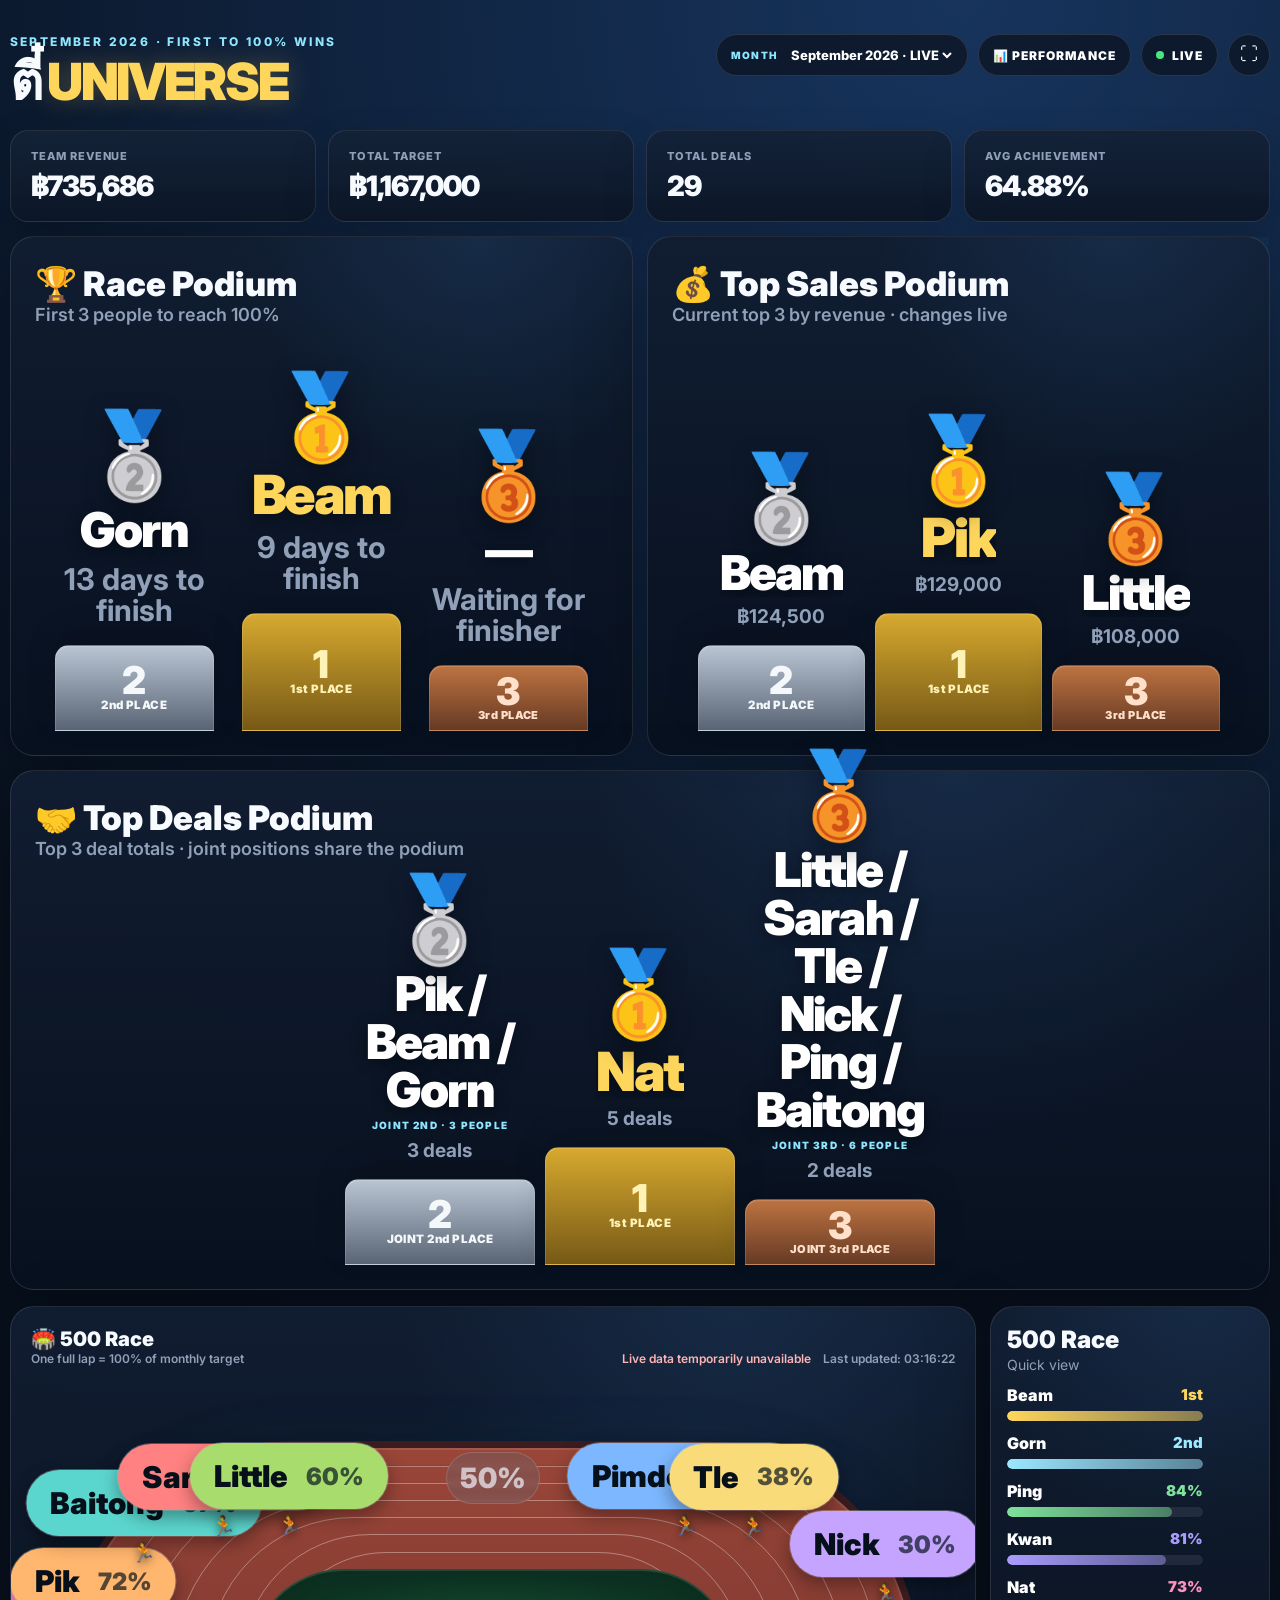
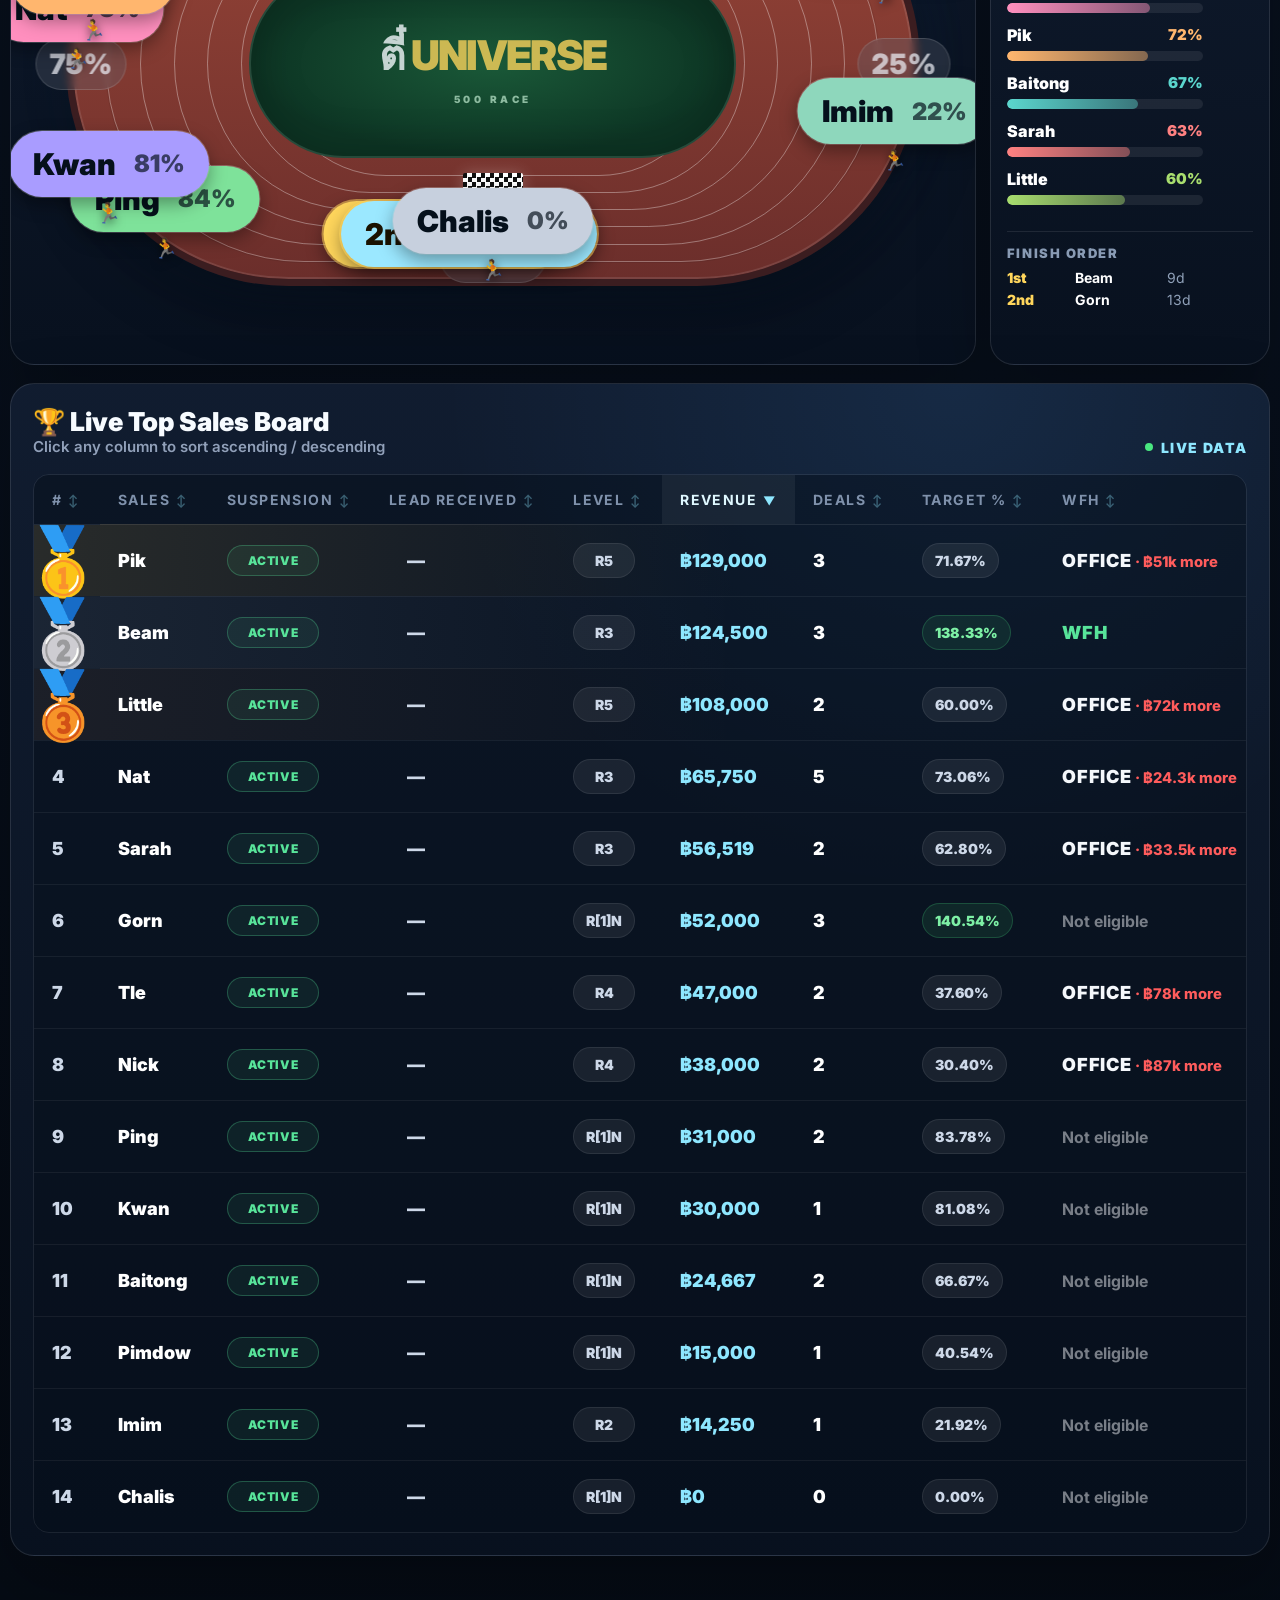
==== commit a8be7291: "Show lead received next to suspension on live sales board" ====
--- a/index.html
+++ b/index.html
@@ -16,7 +16,7 @@
       gap:12px !important;
       max-height:540px;
       overflow-y:auto;
-      padding-right:8px;
+      padding-right:8px !important;
     }
 
     /* Keep the 500 Race scrollers usable but visually blended into the panel. */
@@ -120,6 +120,17 @@
       color:#ff8f8f;
       background:rgba(255,92,92,.10);
       border-color:rgba(255,92,92,.32);
+    }
+    .lead-quota-cell {
+      white-space:nowrap;
+      font-weight:900;
+      letter-spacing:.02em;
+      color:#f4f7fb;
+    }
+    .lead-quota-cell .lead-quota-value {
+      display:inline-block;
+      min-width:54px;
+      text-align:center;
     }
 
     /* WFH eligibility is intentionally simple: green WFH, white OFFICE + red gap to target. */
@@ -301,6 +312,7 @@
       .sales-deals { font-size:16px !important; }
       .level-pill,.target-pill { font-size:12px !important; padding:6px 9px !important; }
       .suspension-pill { min-width:78px; padding:6px 9px; font-size:10px; }
+      .lead-quota-cell { font-size:14px !important; }
       .sales-row.top-1 .sales-rank,
       .sales-row.top-2 .sales-rank,
       .sales-row.top-3 .sales-rank {
@@ -433,6 +445,7 @@
               <th>#</th>
               <th>Sales</th>
               <th>Suspension</th>
+              <th>Lead Received</th>
               <th>Level</th>
               <th>Revenue</th>
               <th>Deals</th>
@@ -462,29 +475,46 @@
       syncPodiumWinnerEffects();
     }
 
-    /* Live suspension status from the Suspended Status sheet. */
+    /* Live suspension + lead quota status from the Team Records helper tabs. */
     (() => {
       const board=document.querySelector('#salesBoard');
       if(!board) return;
 
-      const syncSuspension=() => {
+      const syncLiveOps=() => {
         const runners=(typeof state!=='undefined' && state.lastGood && Array.isArray(state.lastGood.runners)) ? state.lastGood.runners : [];
         const byName=new Map(runners.map(r=>[String(r.name||'').trim().toLowerCase(),r]));
         [...board.querySelectorAll('tr')].forEach(row => {
           const name=(row.cells[1]?.textContent||'').trim().toLowerCase();
           const runner=byName.get(name);
-          let cell=row.querySelector('.suspension-cell');
-          if(!cell){
-            cell=row.insertCell(2);
-            cell.className='suspension-cell';
+
+          let suspensionCell=row.querySelector('.suspension-cell');
+          if(!suspensionCell){
+            suspensionCell=row.insertCell(2);
+            suspensionCell.className='suspension-cell';
           }
           const suspended=!!(runner && runner.suspended);
-          cell.dataset.sort=suspended?'1':'0';
-          const checked=runner?.suspensionCheckedAt || state.lastGood?.suspensionCheckedAt || '';
-          cell.title=checked?`Checked ${checked}`:'';
-          cell.innerHTML=suspended
+          suspensionCell.dataset.sort=suspended?'1':'0';
+          const suspensionChecked=runner?.suspensionCheckedAt || state.lastGood?.suspensionCheckedAt || '';
+          suspensionCell.title=suspensionChecked?`Checked ${suspensionChecked}`:'';
+          suspensionCell.innerHTML=suspended
             ? '<span class="suspension-pill suspended">SUSPENDED</span>'
             : '<span class="suspension-pill active">ACTIVE</span>';
+
+          let leadCell=row.querySelector('.lead-quota-cell');
+          if(!leadCell){
+            leadCell=row.insertCell(3);
+            leadCell.className='lead-quota-cell';
+          }
+          const received=runner?.leadsReceived;
+          const quota=runner?.leadQuota;
+          const hasLeadData=received!==null && received!==undefined && quota!==null && quota!==undefined;
+          const ratio=hasLeadData && Number(quota)>0 ? Number(received)/Number(quota) : -1;
+          leadCell.dataset.sort=String(ratio);
+          const leadChecked=runner?.leadQuotaCheckedAt || state.lastGood?.leadQuotaCheckedAt || '';
+          leadCell.title=leadChecked?`Checked ${leadChecked}`:'';
+          leadCell.innerHTML=hasLeadData
+            ? `<span class="lead-quota-value">${Number(received)}/${Number(quota)}</span>`
+            : '<span class="lead-quota-value">—</span>';
         });
       };
 
@@ -492,9 +522,9 @@
       new MutationObserver(() => {
         if(syncing) return;
         syncing=true;
-        requestAnimationFrame(() => { syncSuspension(); syncing=false; });
+        requestAnimationFrame(() => { syncLiveOps(); syncing=false; });
       }).observe(board,{childList:true});
-      syncSuspension();
+      syncLiveOps();
     })();
 
     /* Automatic 4-stage WFH status for the Live Top Sales Board. */
@@ -558,14 +588,14 @@
         const stage=stageForMonth();
         const factor=[0,.25,.5,.75,1][stage];
         [...board.querySelectorAll('tr')].forEach(row => {
-          if(row.cells.length<7) return;
+          if(row.cells.length<8) return;
           let cell=row.querySelector('.wfh-cell');
           if(!cell){
             cell=row.insertCell(-1);
             cell.className='wfh-cell';
           }
-          const level=(row.cells[3]?.textContent||'').trim().toUpperCase().replace(/\s+/g,'');
-          const revenue=moneyFromCell(row.cells[4]);
+          const level=(row.cells[4]?.textContent||'').trim().toUpperCase().replace(/\s+/g,'');
+          const revenue=moneyFromCell(row.cells[5]);
           const monthlyTarget=monthlyTargetByLevel[level];
 
           if(!monthlyTarget){
@@ -602,7 +632,7 @@
       const headers = [...document.querySelectorAll('.sales-table thead th')];
       if (!board || !headers.length) return;
 
-      const sortState = { column:4, direction:'desc' };
+      const sortState = { column:5, direction:'desc' };
       const rankFromCell = cell => {
         const t=(cell?.textContent || '').trim();
         if(t.includes('🥇')) return 1;
@@ -614,9 +644,9 @@
       const valueFor = (row,col) => {
         const cell=row.cells[col];
         if(col===0) return rankFromCell(cell);
-        if(col===2) return Number(cell?.dataset.sort || 0);
-        if(col===4 || col===5 || col===6) return numericFromCell(cell);
-        if(col===7) return Number(cell?.dataset.sort || 0);
+        if(col===2 || col===3) return Number(cell?.dataset.sort || 0);
+        if(col===5 || col===6 || col===7) return numericFromCell(cell);
+        if(col===8) return Number(cell?.dataset.sort || 0);
         return (cell?.textContent || '').trim().toLowerCase();
       };
       const compare = (a,b,col) => {
@@ -649,7 +679,7 @@
         if(sortState.column===index) sortState.direction=sortState.direction==='asc'?'desc':'asc';
         else {
           sortState.column=index;
-          sortState.direction=(index===0 || index===2 || index===4 || index===5 || index===6 || index===7)?'desc':'asc';
+          sortState.direction=(index===0 || index===2 || index===3 || index===5 || index===6 || index===7 || index===8)?'desc':'asc';
         }
         applySort();
       }));
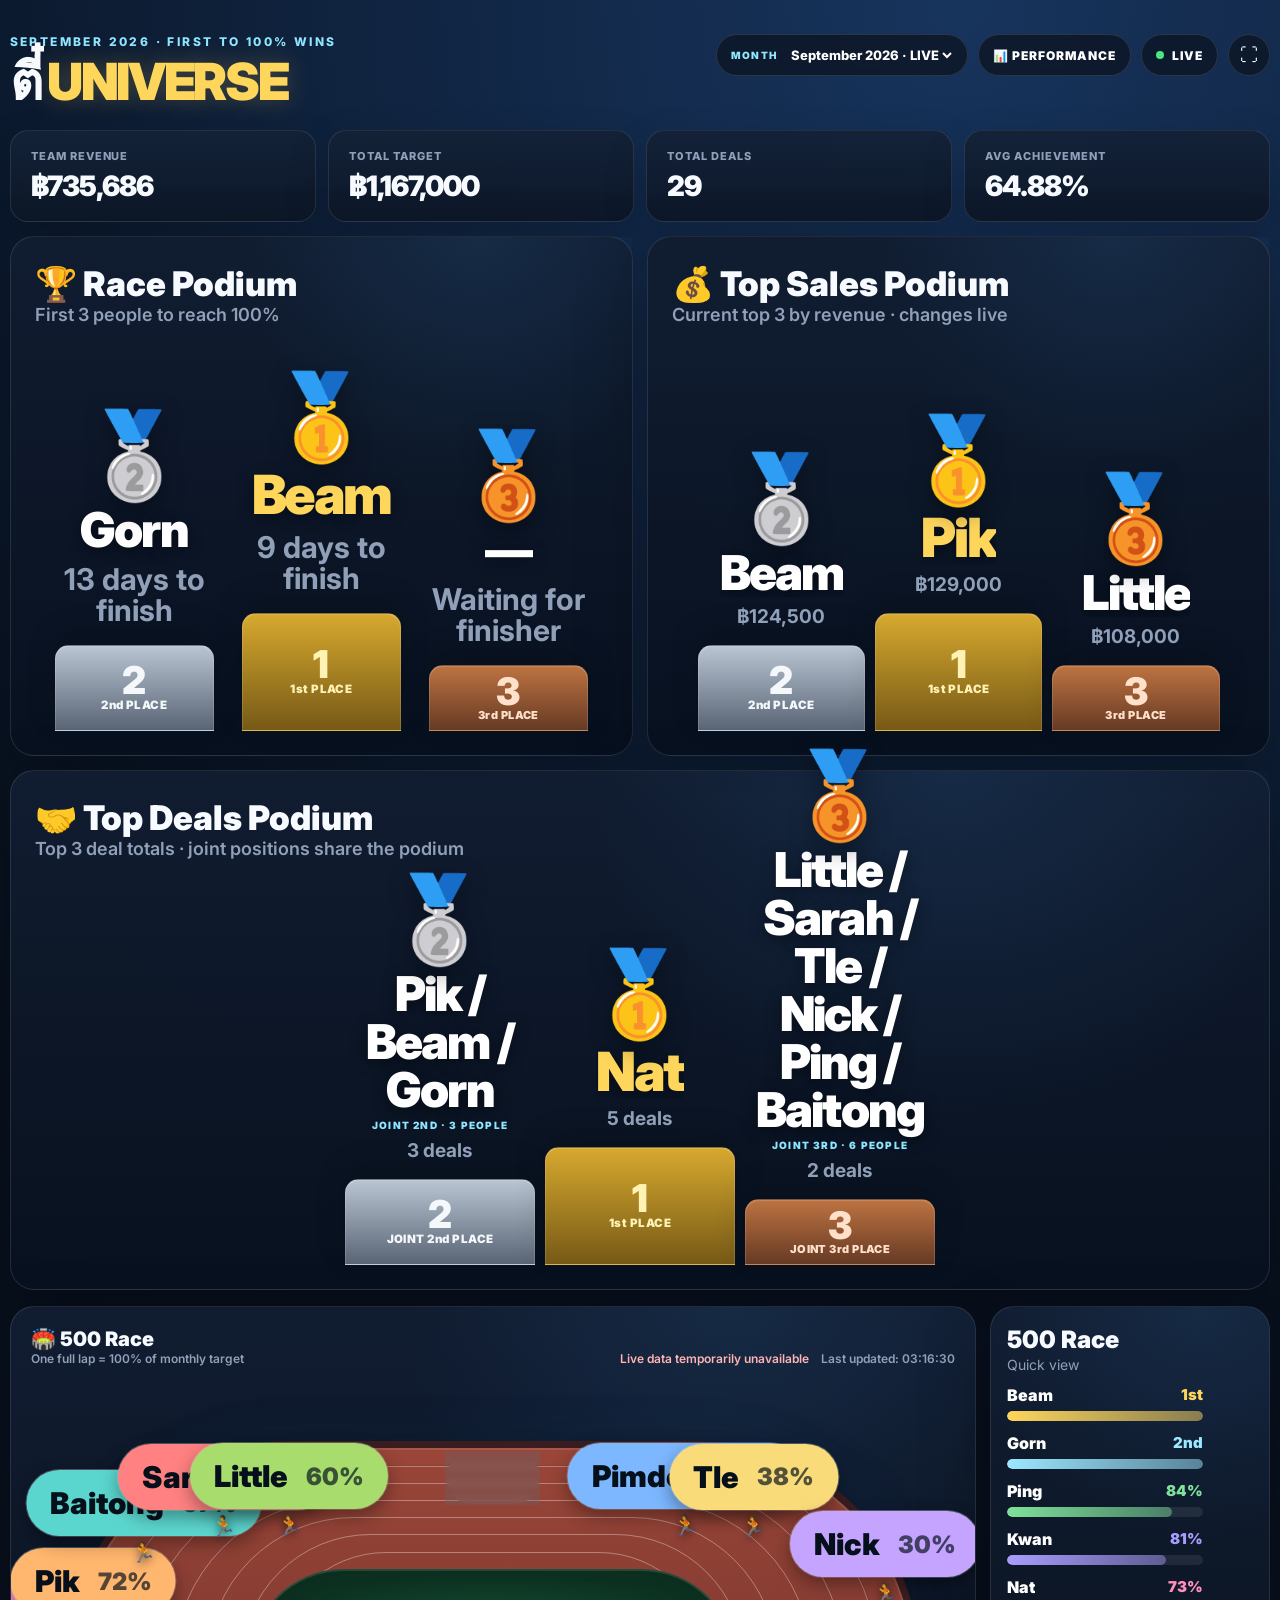
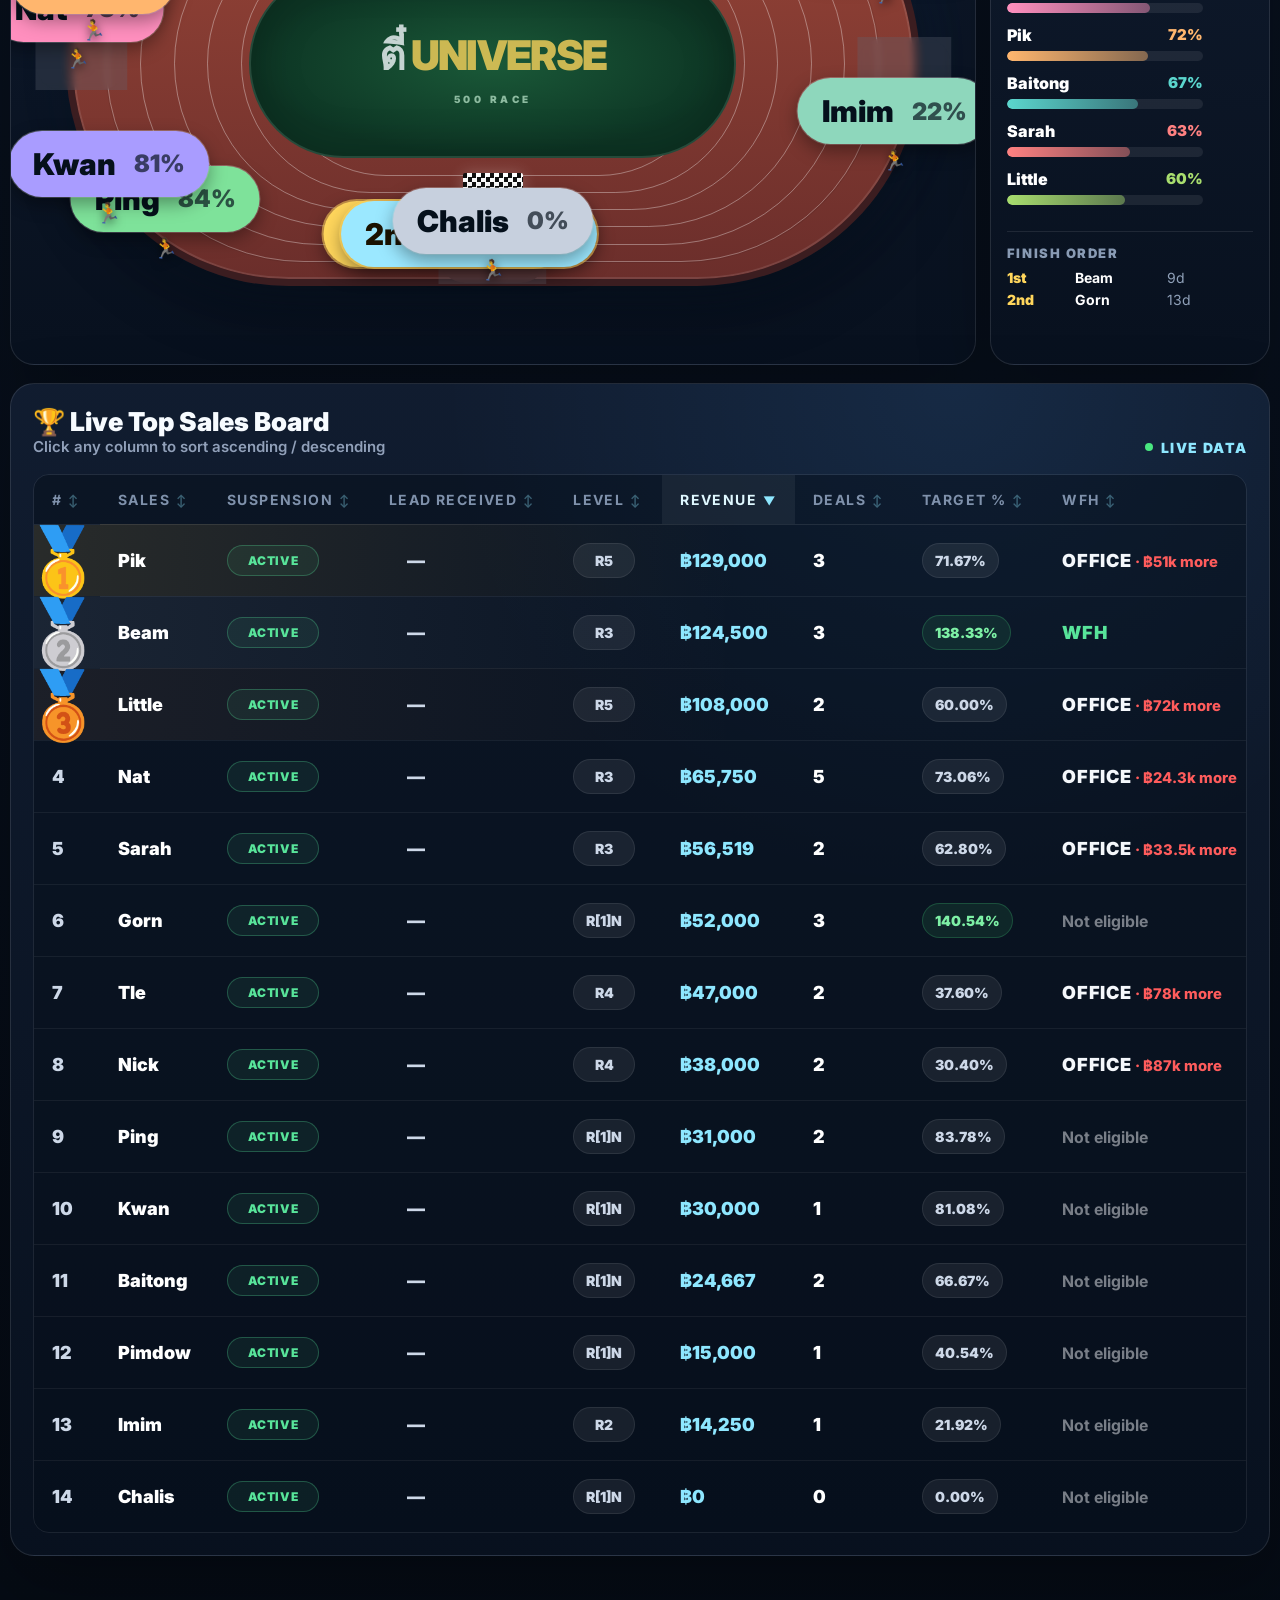
==== commit 9384a67e: "Limit podium celebration effects to first place only" ====
--- a/index.html
+++ b/index.html
@@ -462,18 +462,18 @@
   <div id="confettiLayer" class="confetti-layer" aria-hidden="true"></div>
   <script src="script.js"></script>
   <script>
-    /* Mark only filled podium slots as winners so empty places don't celebrate. */
-    const podiumNode = document.querySelector('#podium');
+    /* Celebrate only the #1 filled slot on each podium. */
     const syncPodiumWinnerEffects = () => {
       document.querySelectorAll('.podium-slot').forEach(slot => {
         const name = slot.querySelector('.podium-name')?.textContent?.trim();
-        slot.classList.toggle('winner', Boolean(name && name !== '—'));
+        const isFirst = slot.classList.contains('first');
+        slot.classList.toggle('winner', Boolean(isFirst && name && name !== '—'));
       });
     };
-    if (podiumNode) {
-      new MutationObserver(syncPodiumWinnerEffects).observe(podiumNode,{childList:true,subtree:true,characterData:true});
-      syncPodiumWinnerEffects();
-    }
+    document.querySelectorAll('.podium').forEach(podium => {
+      new MutationObserver(syncPodiumWinnerEffects).observe(podium,{childList:true,subtree:true,characterData:true});
+    });
+    syncPodiumWinnerEffects();
 
     /* Live suspension + lead quota status from the Team Records helper tabs. */
     (() => {
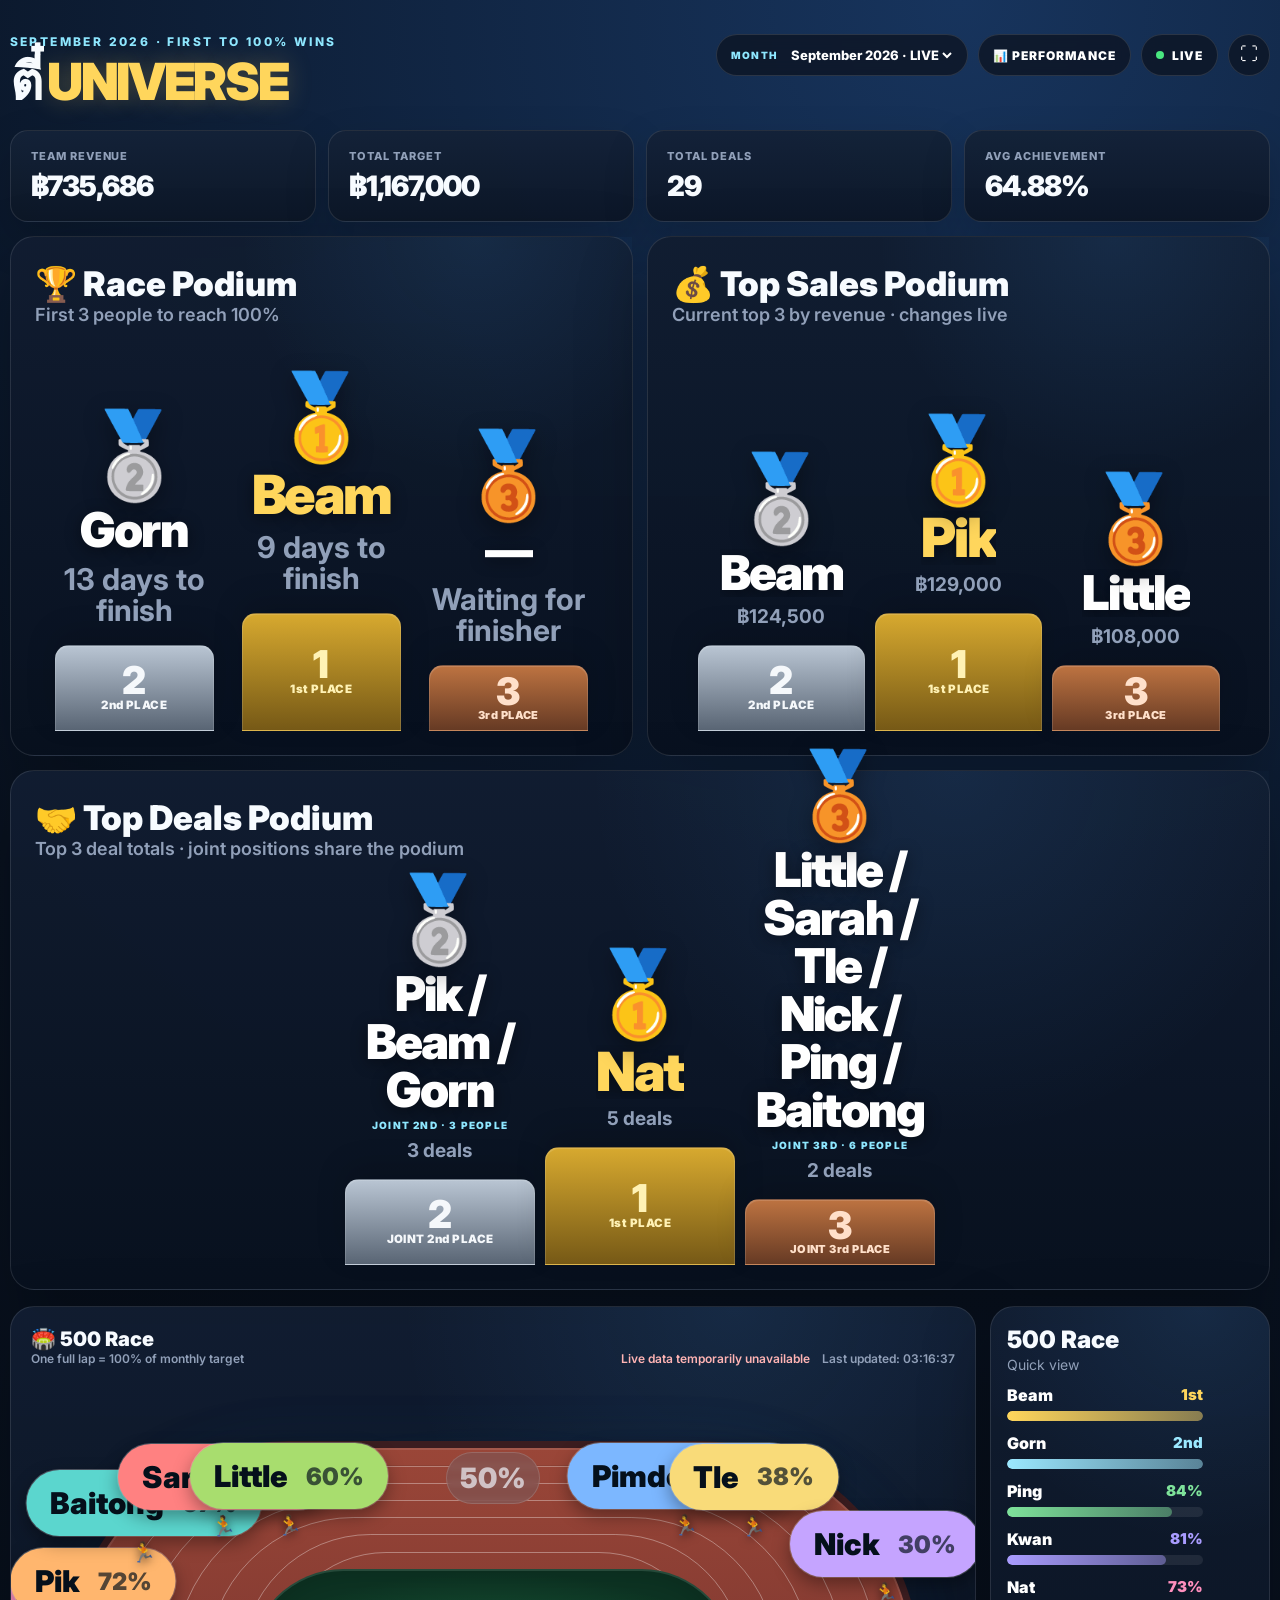
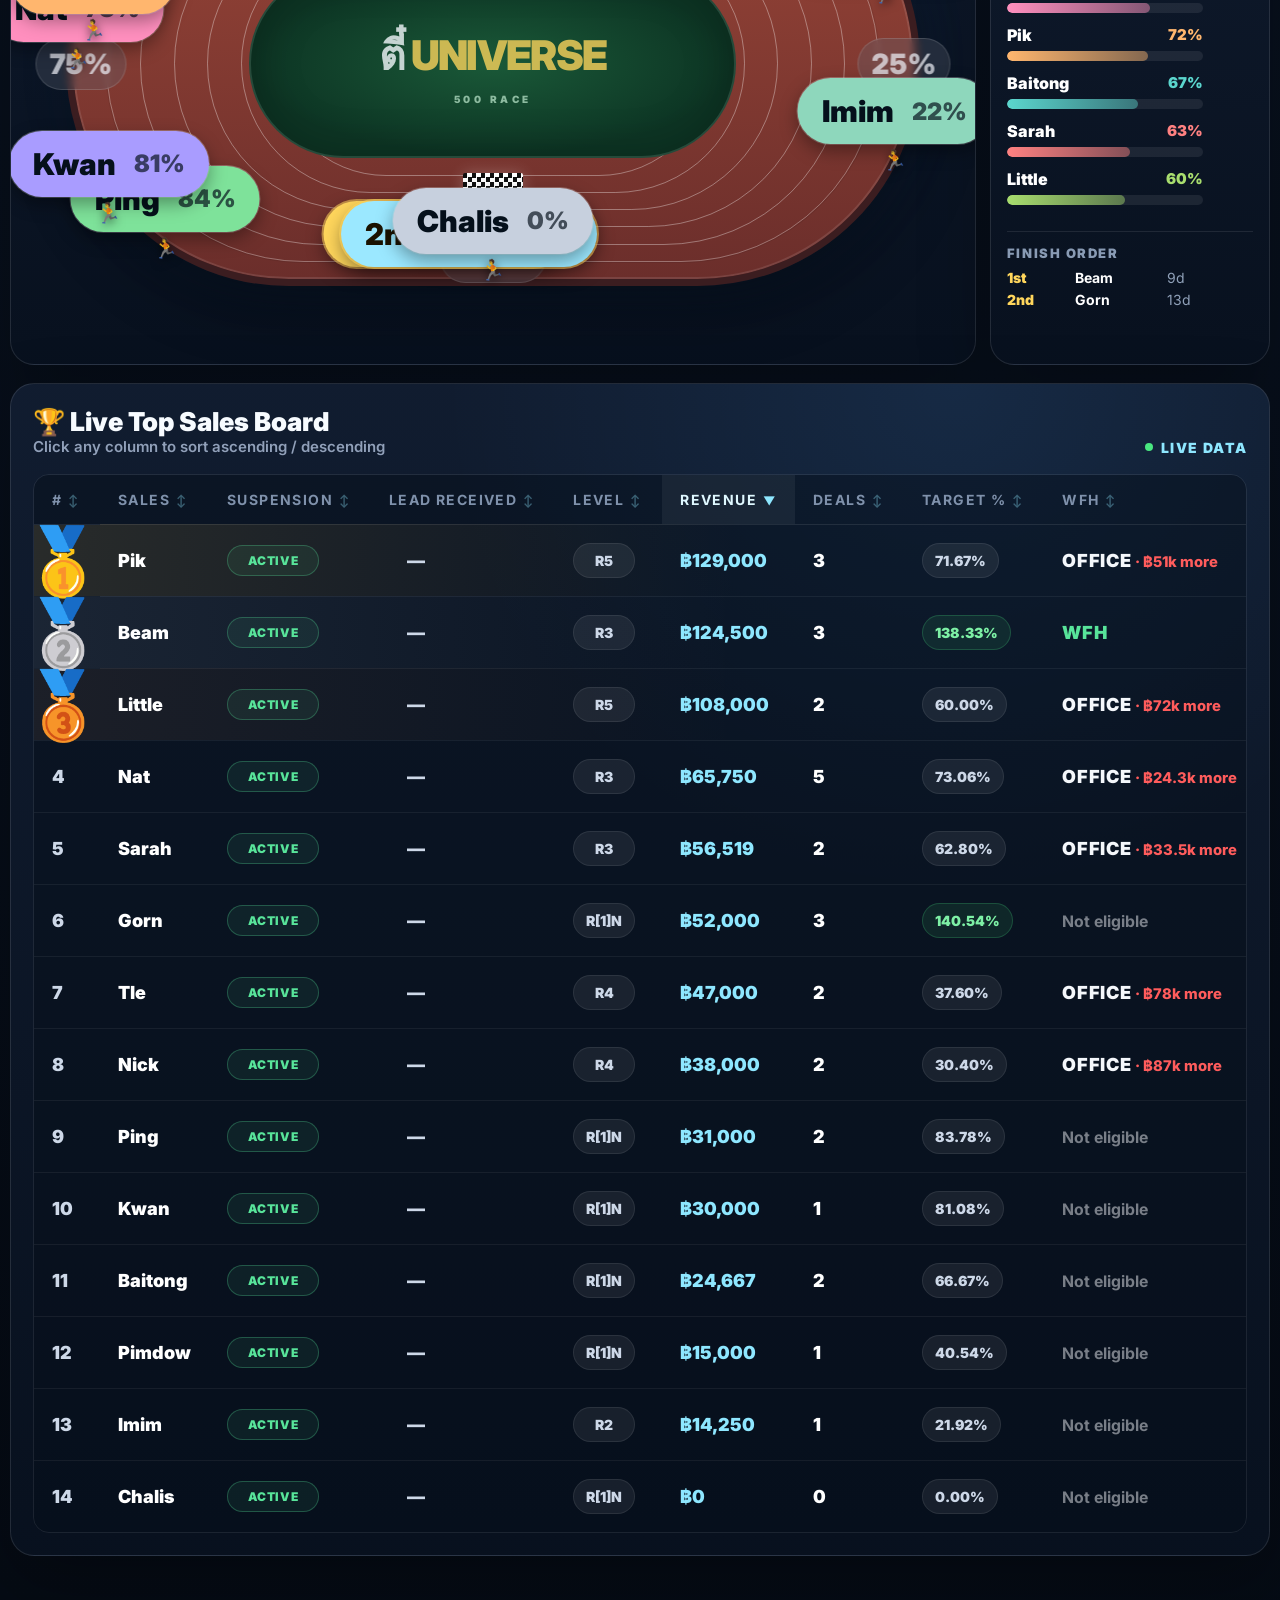
==== commit e8ca487b: "Restrict podium celebration CSS to first place" ====
--- a/index.html
+++ b/index.html
@@ -253,20 +253,18 @@
     }
 
     /* Winners continuously celebrate without changing the podium layout. */
-    .podium-slot.winner .podium-person {
+    .podium-slot.first.winner .podium-person {
       animation:podiumBounce 1.15s ease-in-out infinite;
     }
-    .podium-slot.second.winner .podium-person { animation-delay:.16s; }
-    .podium-slot.third.winner .podium-person { animation-delay:.32s; }
-
+    
     @keyframes podiumBounce {
       0%,100% { transform:translateY(0) scale(1); }
       45% { transform:translateY(-22px) scale(1.035); }
       60% { transform:translateY(-16px) scale(1.02); }
     }
 
-    .podium-slot.winner::before,
-    .podium-slot.winner::after {
+    .podium-slot.first.winner::before,
+    .podium-slot.first.winner::after {
       position:absolute;
       z-index:4;
       top:28px;
@@ -279,20 +277,16 @@
       filter:drop-shadow(0 4px 8px rgba(0,0,0,.25));
       animation:podiumConfetti 1.7s ease-out infinite;
     }
-    .podium-slot.winner::before {
+    .podium-slot.first.winner::before {
       content:"🎉  ✨  🎊";
       left:-62px;
     }
-    .podium-slot.winner::after {
+    .podium-slot.first.winner::after {
       content:"🎊  ✨  🎉";
       right:-62px;
       animation-delay:.55s;
     }
-    .podium-slot.second.winner::before,
-    .podium-slot.second.winner::after { animation-delay:.25s; }
-    .podium-slot.third.winner::before,
-    .podium-slot.third.winner::after { animation-delay:.45s; }
-
+    
     @keyframes podiumConfetti {
       0% { opacity:0; transform:translateY(18px) scale(.72) rotate(-8deg); }
       18% { opacity:1; }
@@ -345,10 +339,10 @@
       .podium-card .podium-slot.third .podium-block small {
         font-size:8px !important;
       }
-      .podium-slot.winner::before,
-      .podium-slot.winner::after { font-size:20px; width:76px; }
-      .podium-slot.winner::before { left:-28px; }
-      .podium-slot.winner::after { right:-28px; }
+      .podium-slot.first.winner::before,
+      .podium-slot.first.winner::after { font-size:20px; width:76px; }
+      .podium-slot.first.winner::before { left:-28px; }
+      .podium-slot.first.winner::after { right:-28px; }
     }
   </style>
 </head>
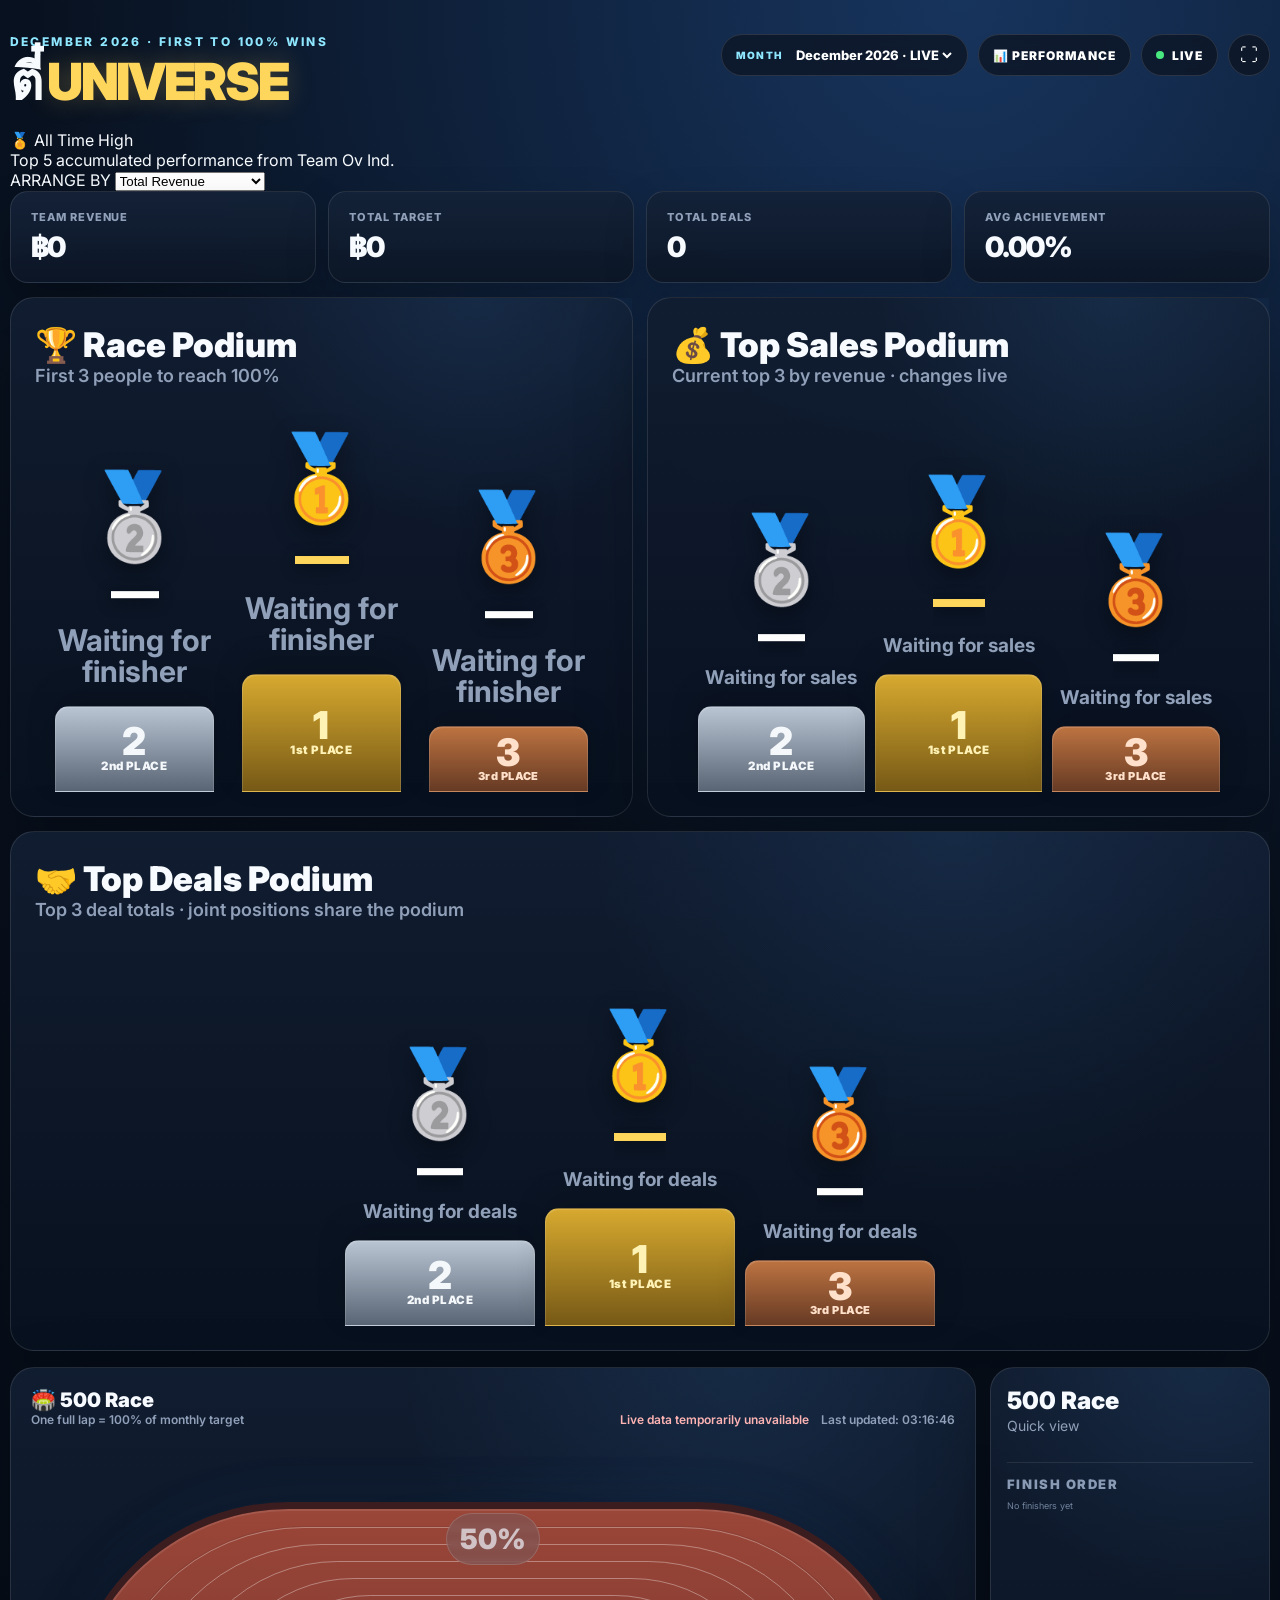
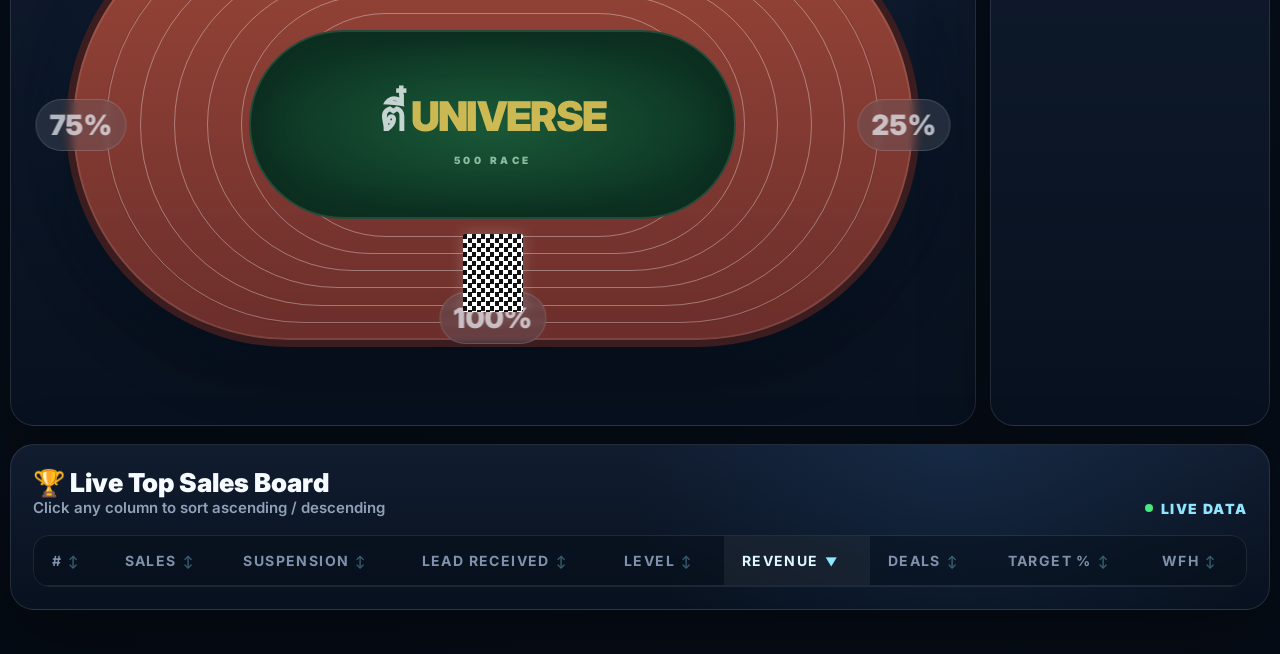
==== commit e265b752: "Add All Time High Top 5 section" ====
--- a/index.html
+++ b/index.html
@@ -360,6 +360,30 @@
       </section>
     </header>
 
+    <section class="all-time-card">
+      <div class="all-time-head">
+        <div>
+          <div class="all-time-title">🏅 All Time High</div>
+          <div class="all-time-note">Top 5 accumulated performance from Team Ov Ind.</div>
+        </div>
+        <label class="all-time-sort-wrap">
+          <span>ARRANGE BY</span>
+          <select id="allTimeSort" aria-label="Arrange All Time High">
+            <option value="totalRevenue">Total Revenue</option>
+            <option value="avgRevenue">Avg Revenue / Month</option>
+            <option value="totalDeals">Total Deals</option>
+            <option value="avgDeals">Avg Deals / Month</option>
+            <option value="avgKpi">Avg KPI</option>
+            <option value="avgConversion">Avg Conversion</option>
+            <option value="revPerDeal">Revenue / Deal</option>
+            <option value="bestMonthRevenue">Best Month Revenue</option>
+            <option value="recordedMonths">Recorded Months</option>
+          </select>
+        </label>
+      </div>
+      <div id="allTimeHigh" class="all-time-grid"></div>
+    </section>
+
     <section id="kpiGrid" class="kpi-grid"></section>
 
     <section class="podium-card">
--- a/style.css
+++ b/style.css
@@ -264,3 +264,44 @@
 
 /* WFH gap amount */
 .wfh-more { color:#ff5c5c !important; }
+
+
+/* Celebration rule: only #1 may bounce or show confetti on Sales/Deals podiums. */
+body .podium-grid .sales-podium-card .podium-slot:not(.first) .podium-person,
+body .podium-grid .deal-podium-card .podium-slot:not(.first) .podium-person {
+  animation:none !important;
+  transform:none !important;
+}
+
+body .podium-grid .sales-podium-card .podium-slot:not(.first)::before,
+body .podium-grid .sales-podium-card .podium-slot:not(.first)::after,
+body .podium-grid .deal-podium-card .podium-slot:not(.first)::before,
+body .podium-grid .deal-podium-card .podium-slot:not(.first)::after {
+  display:none !important;
+  content:none !important;
+  animation:none !important;
+}
+
+body .podium-grid .sales-podium-card .podium-slot.first .podium-person,
+body .podium-grid .deal-podium-card .podium-slot.first .podium-person {
+  animation:podiumBounce 1.15s ease-in-out infinite !important;
+}
+
+body .podium-grid .sales-podium-card .podium-slot.first::before,
+body .podium-grid .sales-podium-card .podium-slot.first::after,
+body .podium-grid .deal-podium-card .podium-slot.first::before,
+body .podium-grid .deal-podium-card .podium-slot.first::after {
+  display:block !important;
+  animation:podiumConfetti 1.7s ease-out infinite !important;
+}
+
+body .podium-grid .sales-podium-card .podium-slot.first::before,
+body .podium-grid .deal-podium-card .podium-slot.first::before {
+  content:"🎉  ✨  🎊" !important;
+}
+
+body .podium-grid .sales-podium-card .podium-slot.first::after,
+body .podium-grid .deal-podium-card .podium-slot.first::after {
+  content:"🎊  ✨  🎉" !important;
+  animation-delay:.55s !important;
+}
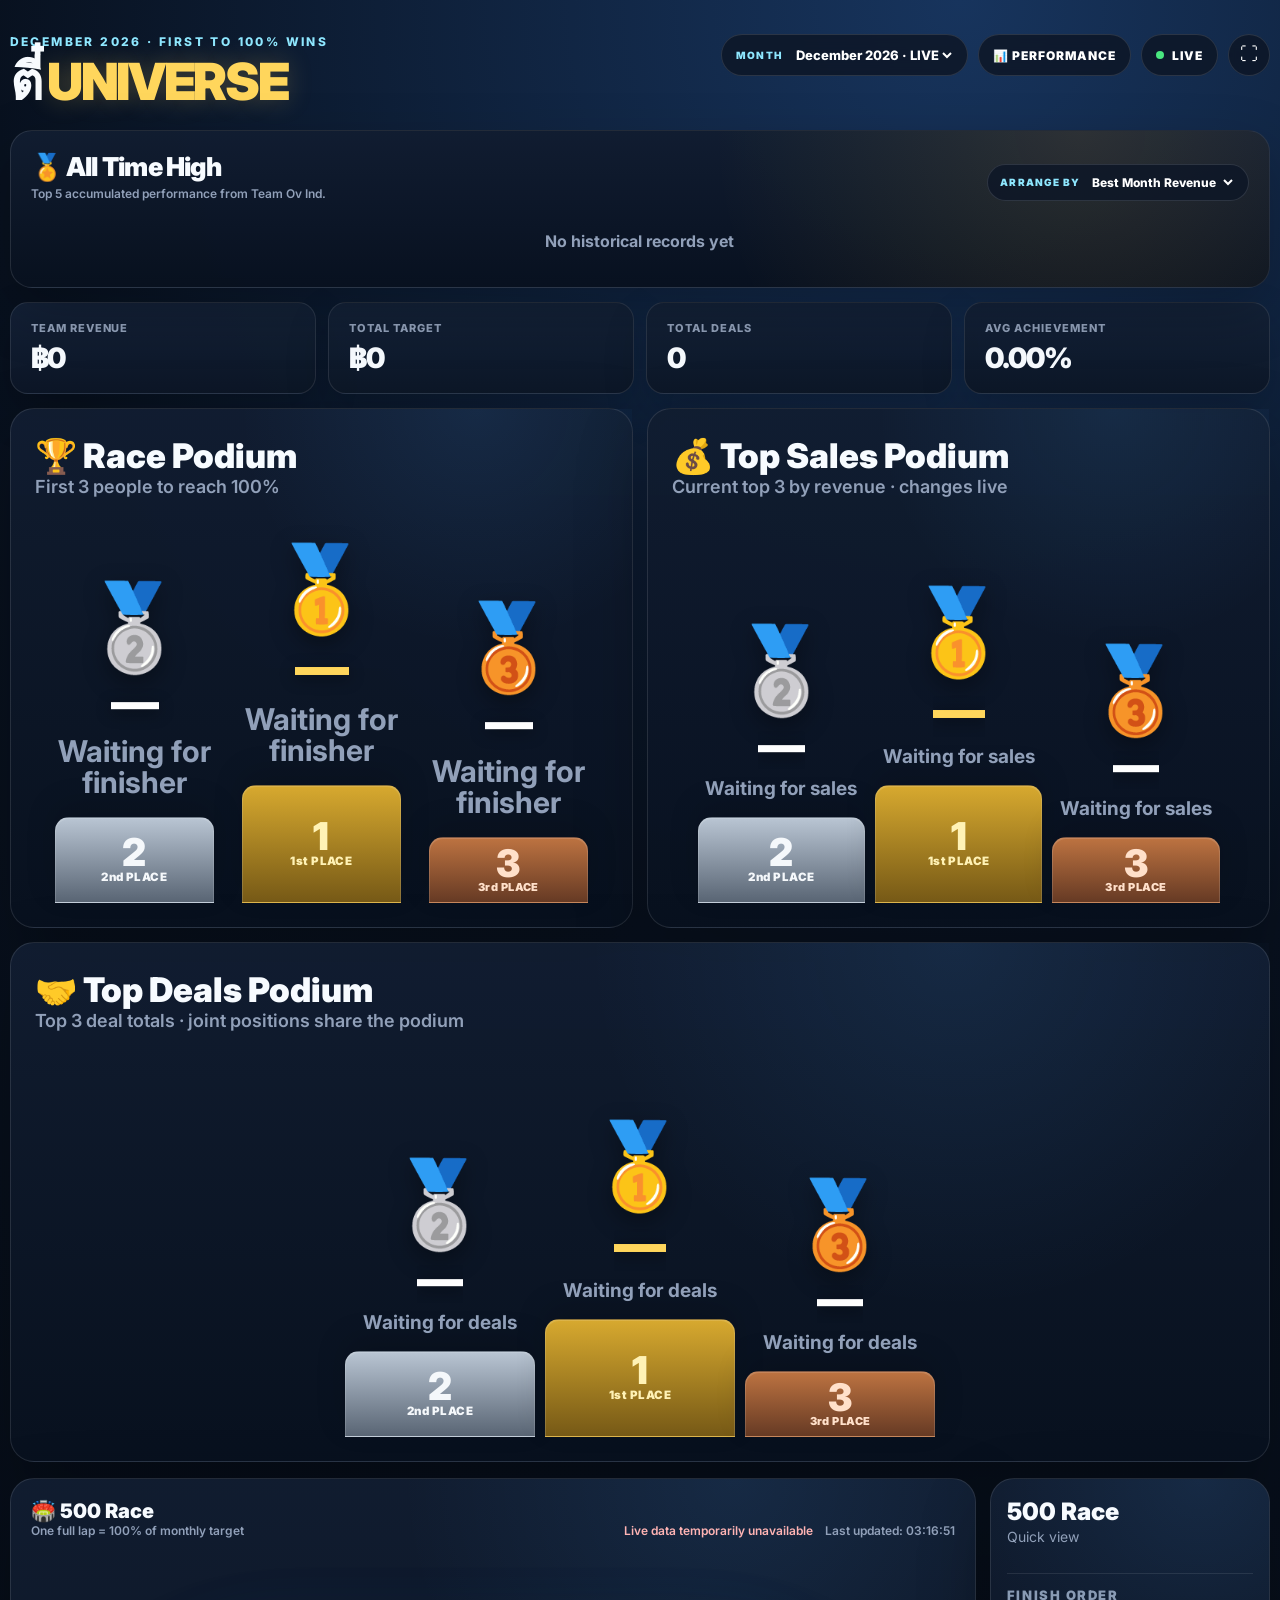
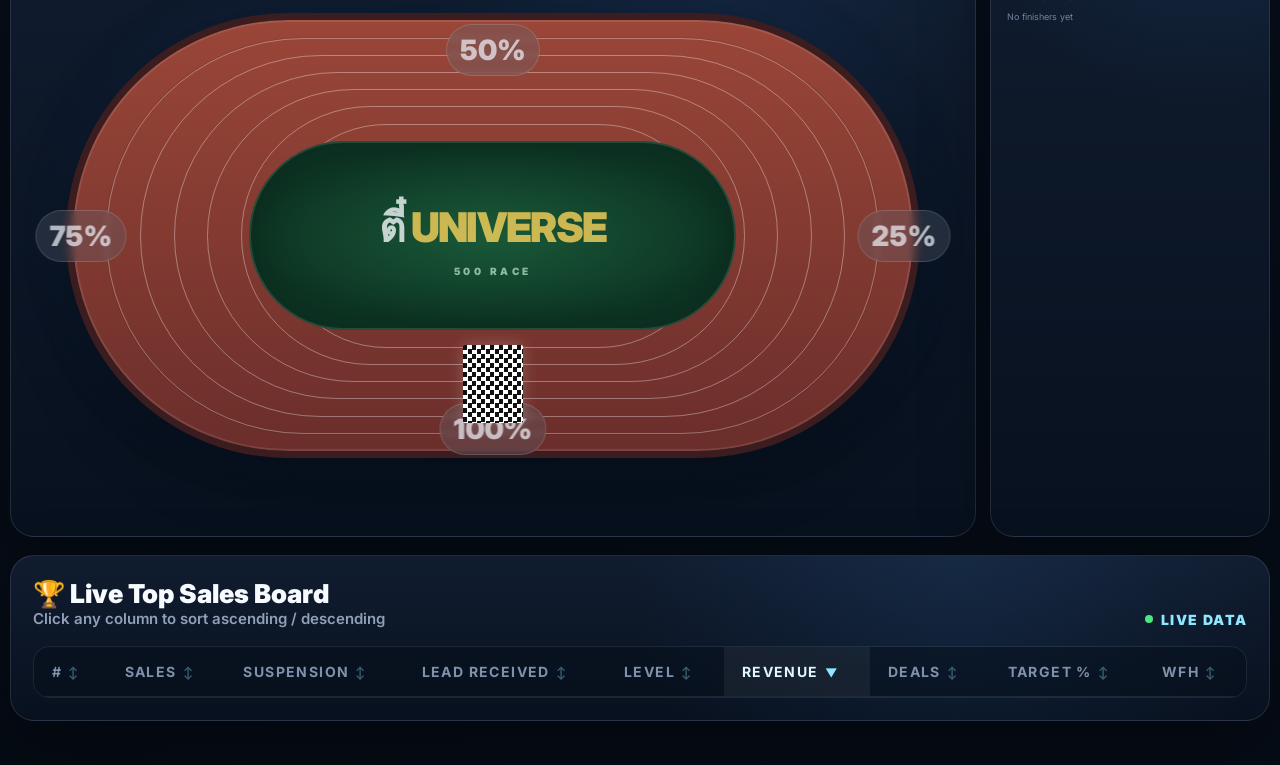
==== commit 3cf6e10f: "Make best month revenue the first All Time High sort" ====
--- a/index.html
+++ b/index.html
@@ -369,6 +369,7 @@
         <label class="all-time-sort-wrap">
           <span>ARRANGE BY</span>
           <select id="allTimeSort" aria-label="Arrange All Time High">
+            <option value="bestMonthRevenue">Best Month Revenue</option>
             <option value="totalRevenue">Total Revenue</option>
             <option value="avgRevenue">Avg Revenue / Month</option>
             <option value="totalDeals">Total Deals</option>
@@ -376,8 +377,6 @@
             <option value="avgKpi">Avg KPI</option>
             <option value="avgConversion">Avg Conversion</option>
             <option value="revPerDeal">Revenue / Deal</option>
-            <option value="bestMonthRevenue">Best Month Revenue</option>
-            <option value="recordedMonths">Recorded Months</option>
           </select>
         </label>
       </div>
--- a/style.css
+++ b/style.css
@@ -305,3 +305,26 @@
   content:"🎊  ✨  🎉" !important;
   animation-delay:.55s !important;
 }
+
+
+.all-time-card { position:relative; margin-bottom:14px; padding:20px; background:linear-gradient(180deg,rgba(17,29,49,.98),rgba(8,17,31,.98)); border:1px solid rgba(255,255,255,.11); border-radius:22px; box-shadow:0 22px 58px rgba(0,0,0,.24); overflow:hidden; }
+.all-time-card::before { content:""; position:absolute; inset:0; pointer-events:none; background:radial-gradient(circle at 85% 0,rgba(245,196,83,.12),transparent 34%); }
+.all-time-head { position:relative; z-index:1; display:flex; align-items:flex-end; justify-content:space-between; gap:16px; margin-bottom:14px; }
+.all-time-title { font-size:26px; font-weight:900; letter-spacing:-.03em; }
+.all-time-note { margin-top:4px; color:var(--muted); font-size:12px; font-weight:600; }
+.all-time-sort-wrap { display:flex; align-items:center; gap:8px; padding:9px 12px; border:1px solid rgba(255,255,255,.12); border-radius:999px; background:rgba(13,23,39,.85); }
+.all-time-sort-wrap span { color:#8ee7ff; font-size:10px; font-weight:900; letter-spacing:.11em; }
+#allTimeSort { background:transparent; color:#fff; border:0; outline:0; font:800 12px Inter,system-ui,sans-serif; cursor:pointer; }
+#allTimeSort option { color:#111; background:#fff; }
+.all-time-grid { position:relative; z-index:1; display:grid; grid-template-columns:repeat(5,minmax(0,1fr)); gap:10px; }
+.all-time-item { min-width:0; display:grid; grid-template-columns:auto minmax(0,1fr) auto; gap:10px; align-items:center; padding:14px; border:1px solid rgba(255,255,255,.09); border-radius:16px; background:rgba(255,255,255,.035); }
+.all-time-item.rank-1 { background:linear-gradient(180deg,rgba(245,196,83,.13),rgba(255,255,255,.03)); border-color:rgba(245,196,83,.28); }
+.all-time-rank { font-size:25px; font-weight:900; line-height:1; }
+.all-time-main { min-width:0; }
+.all-time-name { overflow:hidden; text-overflow:ellipsis; white-space:nowrap; font-size:15px; font-weight:900; }
+.all-time-value { margin-top:4px; color:#ffd65c; font-size:20px; font-weight:900; letter-spacing:-.03em; }
+.all-time-sub { margin-top:3px; color:var(--muted); font-size:10px; font-weight:700; }
+.all-time-level { align-self:start; padding:5px 7px; border-radius:999px; background:rgba(142,231,255,.08); color:#8ee7ff; font-size:10px; font-weight:900; }
+.all-time-empty { grid-column:1/-1; padding:16px; text-align:center; color:var(--muted); font-weight:700; }
+@media (max-width:1200px){ .all-time-grid{grid-template-columns:repeat(2,minmax(0,1fr));} }
+@media (max-width:680px){ .all-time-head{align-items:stretch;flex-direction:column;} .all-time-sort-wrap{justify-content:space-between;} .all-time-grid{grid-template-columns:1fr;} }
